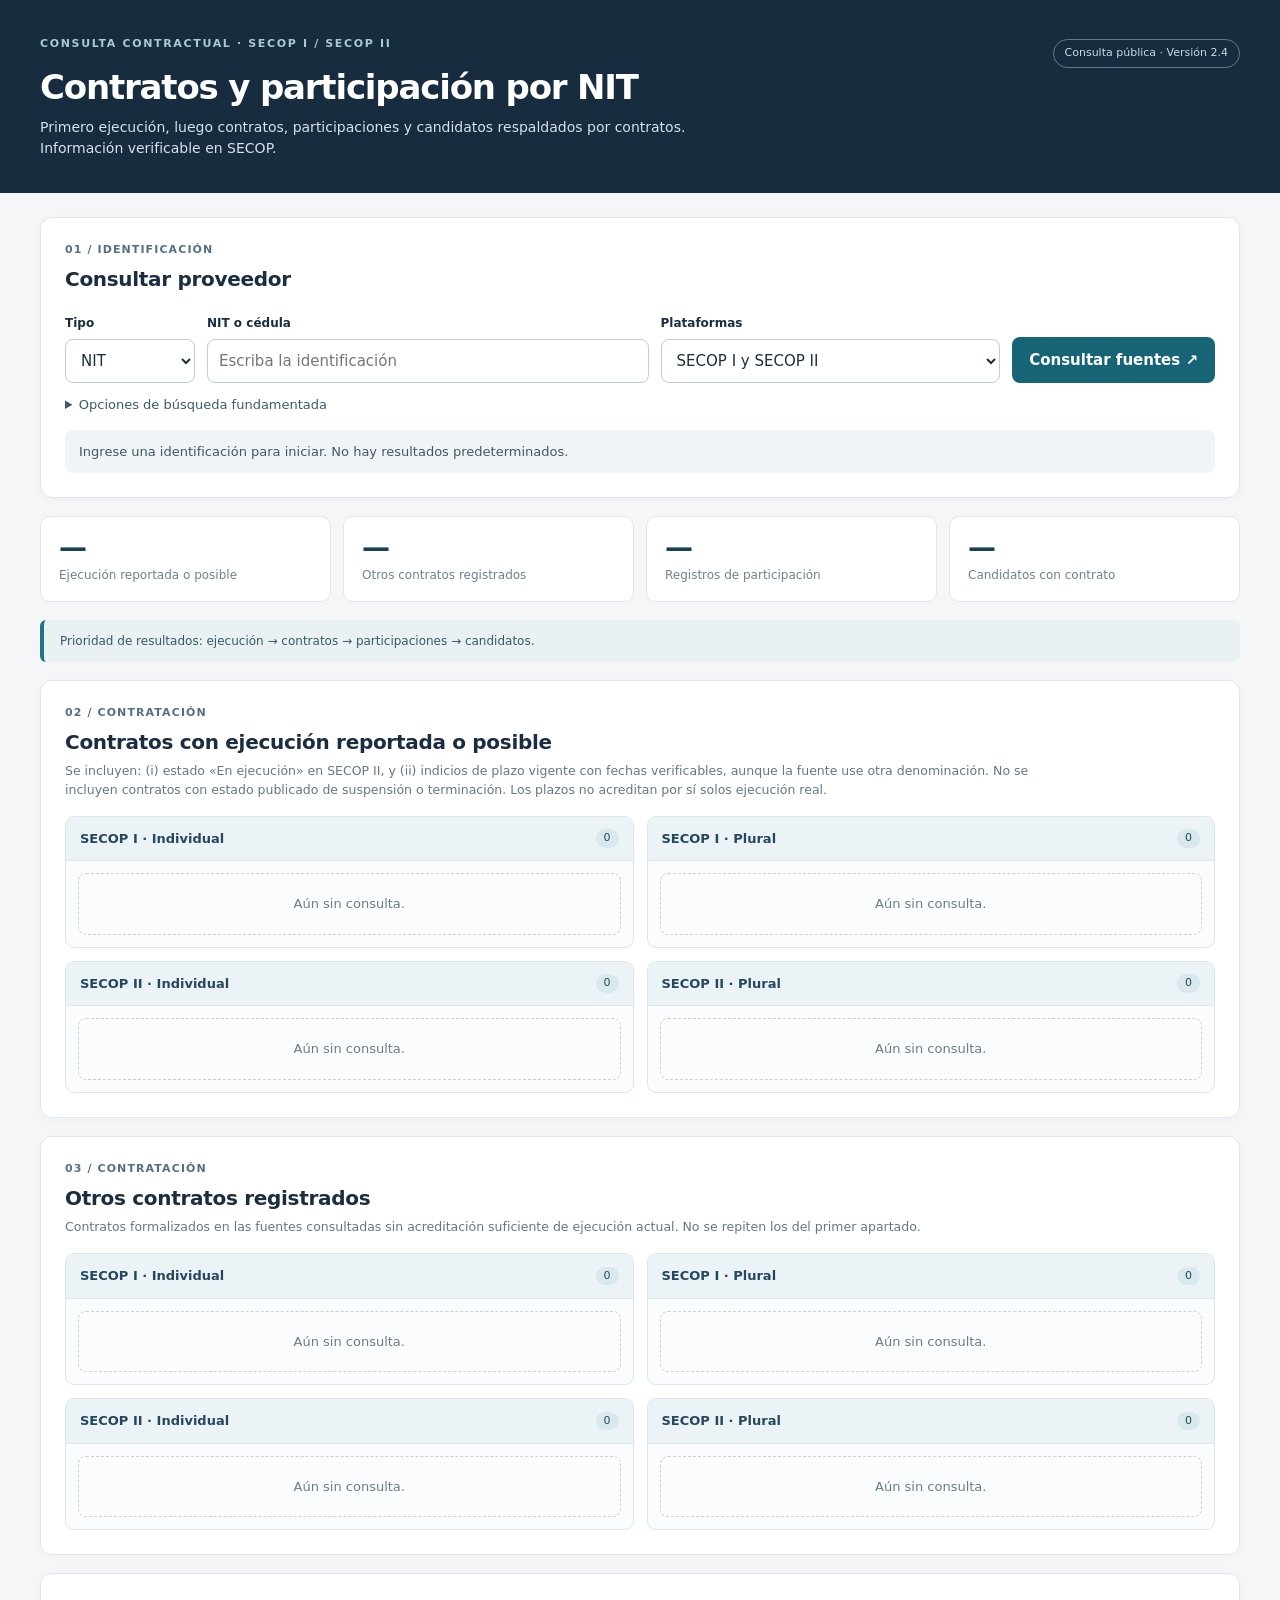
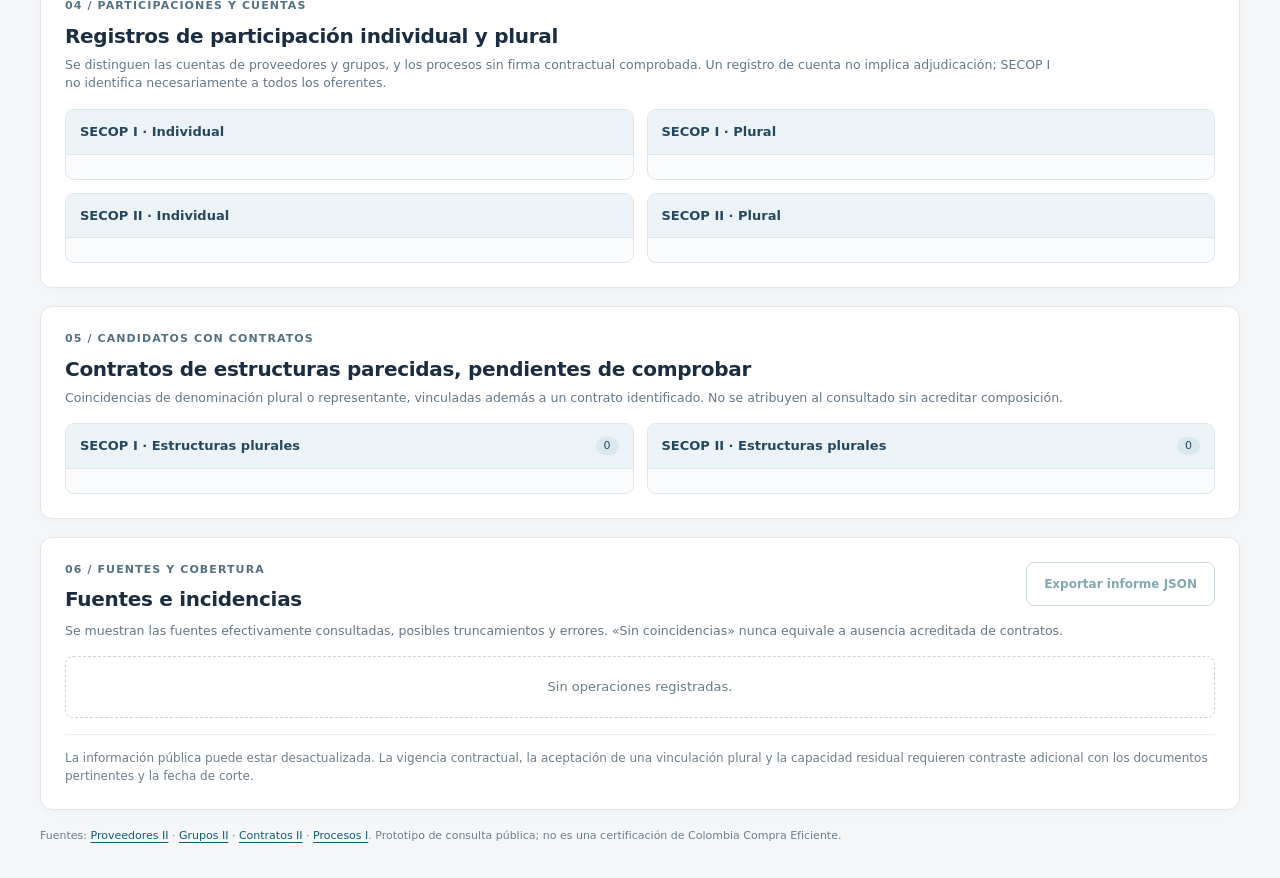
==== index.html @ 9e3e8101 "SECOP 2.4: actualizar versión y evitar caché de JS y CSS" ====
<!doctype html>
<html lang="es"><head><meta charset="utf-8"><meta name="viewport" content="width=device-width,initial-scale=1"><meta name="referrer" content="no-referrer"><title>SECOP · Consulta contractual por identificación · v2.4</title><link rel="stylesheet" href="styles.css?v=2.4"></head><body>
<header class="mast"><div class="wrap mast-inner"><div class="kicker">CONSULTA CONTRACTUAL · SECOP I / SECOP II</div><h1>Verificación por proveedor</h1><p>Contratación individual, participación en proponentes plurales y coincidencias relevantes con evidencia de origen.</p><div class="mast-tag">Consulta pública · Versión web 2.4</div></div></header>
<main class="wrap">
<section class="panel query" id="consulta"><div class="section-label">01 / Identificación</div><h2>Consultar proveedor</h2><form id="searchForm"><div class="form-grid"><div><label for="kind">Tipo</label><select id="kind"><option>NIT</option><option>CC</option></select></div><div><label for="identifier">NIT o cédula</label><input id="identifier" type="text" inputmode="numeric" autocomplete="off" placeholder="Escriba la identificación" required></div><div><label for="platform">Plataformas</label><select id="platform"><option value="both">SECOP I y SECOP II</option><option value="ii">Solo SECOP II</option><option value="i">Solo SECOP I</option></select></div><div class="submit"><button type="submit" id="searchButton">Consultar fuentes <span aria-hidden="true">↗</span></button></div></div></form>
<div class="more"><details><summary>Opciones de búsqueda fundamentada</summary><div class="options"><label class="check"><input type="checkbox" id="historical" checked> Incluir registros históricos SECOP I</label><label class="check"><input type="checkbox" id="similar" checked> Revisar nombres similares de grupos y representantes</label><div class="rep"><label for="representativeId">C.C. de un representante (opcional)</label><input id="representativeId" placeholder="Solo para localizar grupos donde figura como representante" inputmode="numeric"><p class="micro">Una coincidencia de representante no acredita pertenencia del proveedor al consorcio.</p></div>
<div class="index-option" id="indexOption" hidden><label class="check"><input type="checkbox" id="useIndex" checked> Incluir el índice documental SECOP I del servidor</label><label for="apiKey">Clave del buscador privado</label><input id="apiKey" type="password" autocomplete="off" placeholder="No ingrese la contraseña de SECOP"><p class="micro">Solo disponible cuando la misma dirección web aloja el servidor del indexador.</p></div>
</div></details></div>
<div id="status" class="status" role="status" aria-live="polite">Ingrese una identificación para iniciar. No hay resultados predeterminados.</div>
</section>
<section class="metrics" aria-label="Resumen de la búsqueda"><div><strong id="countIndividual">—</strong><span>Contratos individuales</span></div><div><strong id="countGroups">—</strong><span>Grupos con pertenencia registrada</span></div><div><strong id="countPlural">—</strong><span>Contratos asociados a grupos</span></div><div><strong id="countCandidates">—</strong><span>Indicios separados</span></div></section>
<section class="panel" id="individual"><div class="section-label">02 / Contratación individual</div><div class="heading-row"><div><h2>Contratos registrados a nombre del proveedor</h2><p class="hint">Solo vínculos directos por identificación o código de cuenta. No se incluyen en esta sección coincidencias exclusivamente nominales.</p></div></div><div id="individualResults" class="results"><div class="empty">Todavía no se ha realizado ninguna consulta.</div></div></section>
<section class="panel" id="plural"><div class="section-label">03 / Contratación plural</div><h2>Consorcios y uniones temporales registrados</h2><p class="hint">Cada grupo contiene composición, porcentaje, estado del perfil publicado y accesos oficiales. Un grupo creado no supone adjudicación; un perfil activo no certifica aceptación del integrante ni vigencia contractual.</p><div id="groupsResults" class="results"><div class="empty">Sin datos consultados.</div></div></section>
<section class="panel" id="pluralContracts"><div class="section-label">04 / Contratos de estructuras plurales</div><h2>Contratos vinculados a grupos encontrados</h2><p class="hint">Los contratos SECOP II se enlazan por código interno del grupo. Los posibles vínculos con SECOP I se identifican por NIT de grupo y requieren corroborar la composición aplicable al contrato.</p><div id="pluralResults" class="results"><div class="empty">Sin datos consultados.</div></div></section>
<section class="panel" id="candidates"><div class="section-label">05 / Coincidencias sujetas a revisión</div><h2>Indicios con fundamento identificable</h2><p class="hint">Únicamente nombres de grupos similares, nombres de representantes similares o identificación de representante coincidente. No se muestran ofertas no adjudicadas ni coincidencias genéricas sin explicación.</p><div id="candidateResults" class="results"><div class="empty">Sin datos consultados.</div></div></section>
<section class="panel audit" id="trace"><div class="heading-row"><div><div class="section-label">06 / Control de cobertura</div><h2>Fuentes e incidencias</h2></div><button id="download" class="outline" type="button" disabled>Exportar informe JSON</button></div><p class="hint">Se muestran las fuentes efectivamente consultadas, posibles truncamientos y errores. «Sin coincidencias» nunca equivale a ausencia acreditada de contratos.</p><div id="auditResults" class="results"><div class="empty">Sin operaciones registradas.</div></div><p class="footnote">La información pública puede estar desactualizada. La vigencia contractual, la aceptación de una vinculación plural y la capacidad residual requieren contraste adicional con los documentos pertinentes y la fecha de corte.</p></section>
</main>
<footer class="wrap">Fuentes: <a href="https://www.datos.gov.co/resource/qmzu-gj57.json" target="_blank" rel="noopener noreferrer">Proveedores II</a> · <a href="https://www.datos.gov.co/resource/ceth-n4bn.json" target="_blank" rel="noopener noreferrer">Grupos II</a> · <a href="https://www.datos.gov.co/resource/jbjy-vk9h.json" target="_blank" rel="noopener noreferrer">Contratos II</a> · <a href="https://www.datos.gov.co/resource/f789-7hwg.json" target="_blank" rel="noopener noreferrer">Procesos I</a>. Prototipo de consulta pública; no es una certificación de Colombia Compra Eficiente.</footer>
<script src="app.js?v=2.4"></script></body></html>
---- styles.css ----
:root{font-family:Inter,system-ui,-apple-system,BlinkMacSystemFont,"Segoe UI",sans-serif;color:#1b2d40;background:#f4f6f8;font-size:15px;line-height:1.5}*{box-sizing:border-box}body{margin:0}a{color:#105d73;text-underline-offset:3px}a:hover{text-decoration-thickness:2px}.wrap{width:min(1200px,calc(100% - 40px));margin:auto}.mast{background:#172c3e;color:#fff}.mast-inner{padding:36px 0 34px;position:relative}.kicker{letter-spacing:.15em;color:#a7cad3;font-size:11px;font-weight:700}.mast h1{font-weight:650;letter-spacing:-.035em;font-size:34px;margin:9px 0 4px}.mast p{margin:0;color:#d4e3ec;font-size:14px;max-width:730px}.mast-tag{position:absolute;right:0;top:39px;font-size:11px;border:1px solid #657989;border-radius:30px;padding:5px 11px;color:#cadbe2}.panel{background:white;border:1px solid #e0e6eb;border-radius:12px;margin:18px 0;padding:24px;box-shadow:0 2px 8px #233e4a07}.section-label{color:#537184;font-weight:800;letter-spacing:.10em;font-size:11px;text-transform:uppercase}.panel h2{font-size:20px;font-weight:680;letter-spacing:-.015em;margin:6px 0 5px}.query{margin-top:24px}.form-grid{display:grid;grid-template-columns:130px 1.3fr 1fr auto;gap:12px;margin-top:20px;align-items:end}label{display:block;font-size:12px;font-weight:650;margin-bottom:7px}input,select,button{font:inherit}input,select{width:100%;border:1px solid #bfced5;border-radius:8px;padding:10px 11px;background:#fff;color:#1b3041;height:44px}button{border:0;border-radius:8px;background:#166476;color:white;font-weight:680;padding:12px 17px;cursor:pointer}button:disabled{opacity:.53;cursor:not-allowed}button.outline{border:1px solid #9bb6c2;color:#155c70;background:white;font-size:12px;white-space:nowrap}.more{margin-top:12px}.more summary{font-size:13px;color:#3c5a6b;cursor:pointer}.options{border-top:1px solid #e7edef;margin-top:12px;padding-top:14px;display:flex;flex-wrap:wrap;gap:14px 24px}.check{display:flex;gap:9px;align-items:center;font-size:13px;font-weight:450;margin:0}.check input{width:16px;height:16px}.rep{max-width:340px;flex:1;min-width:230px}.micro{font-size:11px;margin:4px 0;color:#72818a}.status{font-size:13px;background:#f0f4f6;color:#415766;border-radius:8px;margin-top:15px;padding:12px 14px}.status.processing{background:#e6f3f5;color:#13485b}.status.problem{background:#fff2df;color:#7d5318}.status.done{background:#eef6f1;color:#285743}.metrics{display:grid;grid-template-columns:repeat(4,1fr);gap:12px;margin:18px 0}.metrics>div{background:#fff;border:1px solid #e0e6eb;padding:15px 18px;border-radius:10px}.metrics strong{font-size:28px;display:block;line-height:1.12;color:#1a4055;font-variant-numeric:tabular-nums}.metrics span{font-size:12px;color:#71808e}.heading-row{display:flex;justify-content:space-between;align-items:start;gap:15px}.hint{color:#637786;font-size:12.5px;max-width:1000px;margin:3px 0 13px}.results{display:grid;gap:12px;margin-top:15px}.empty{border:1px dashed #c8d3d9;padding:20px;color:#697d87;font-size:13px;text-align:center;border-radius:8px}.record{border:1px solid #dee6eb;border-radius:9px;padding:17px 18px;background:white}.record h3{font-size:15px;letter-spacing:-.005em;margin:0 0 6px}.top{display:flex;justify-content:space-between;gap:16px;align-items:start}.tag{display:inline-block;background:#eff3f5;color:#355466;border-radius:4px;padding:3px 7px;font-size:11px;font-weight:650;margin:0 6px 5px 0}.tag.strong{background:#e7f2eb;color:#266343}.tag.warn{background:#fef1dd;color:#8b5e19}.tag.blue{background:#e8f2f6;color:#18617b}.muted{font-size:12px;color:#6a7e8d}.secondary{font-size:13px;color:#3e5c6d}.detail-grid{display:grid;grid-template-columns:repeat(3,minmax(0,1fr));gap:7px 18px;margin:13px 0}.detail-grid div{font-size:12px}.detail-grid span{display:block;color:#738591;font-size:11px;margin-bottom:2px}.detail-grid strong{font-weight:600;overflow-wrap:anywhere}.links{display:flex;flex-wrap:wrap;gap:8px;margin-top:11px}.links a{font-size:12px;font-weight:650;border:1px solid #aec4cc;border-radius:6px;padding:7px 10px;text-decoration:none;display:inline-flex;align-items:center;gap:5px}.links a:hover{background:#f0f8fb}.context{border-left:3px solid #9bc8ca;background:#f2f8fa;padding:10px 12px;font-size:12px;margin:11px 0;color:#385b6b}.context.warning{border-color:#c5a66f;background:#fef9f1;color:#70522c}.profile{padding:13px 15px;background:#f6f8fa;border-radius:8px;margin:11px 0}.profile .profile-head{font-weight:700;font-size:12px;margin-bottom:9px}.members{display:grid;grid-template-columns:repeat(2,minmax(0,1fr));gap:8px}.member{background:white;border:1px solid #e2e9ed;border-radius:7px;padding:9px 11px;font-size:12px;overflow-wrap:anywhere}.member strong{display:block}.member small{display:block;color:#627783}.audit-item{padding:10px 0;border-bottom:1px solid #e2e8ec;font-size:12px}.audit-item:last-child{border-bottom:0}.audit-status{display:inline-block;font-weight:700;min-width:80px}.audit-status.ok{color:#27714c}.audit-status.failed,.audit-status.partial{color:#946020}.footnote{border-top:1px solid #e8eef1;margin:16px 0 0;padding-top:14px;color:#6d7f8b;font-size:12px}.role{color:#365c6d;font-size:12px}.pill-small{display:inline-block;border-radius:4px;background:#f5e8d3;color:#785216;padding:4px 7px;font-size:11px;font-weight:650}footer{padding:0 0 34px;color:#6d7e89;font-size:11px}button:focus-visible,input:focus-visible,select:focus-visible,a:focus-visible{outline:3px solid #96c6d7;outline-offset:2px}@media(max-width:820px){.form-grid{grid-template-columns:1fr 1fr}.form-grid>div:nth-child(2){grid-column:span 1}.submit{grid-column:span 2}.submit button{width:100%}.detail-grid{grid-template-columns:1fr 1fr}.mast-tag{position:static;display:inline-block;margin-top:14px}.metrics{grid-template-columns:1fr 1fr}}@media(max-width:520px){.wrap{width:calc(100% - 24px)}.mast-inner{padding:27px 0}.mast h1{font-size:28px}.panel{padding:17px}.form-grid{grid-template-columns:1fr}.submit{grid-column:auto}.metrics{gap:8px}.metrics>div{padding:12px}.members,.detail-grid{grid-template-columns:1fr}.top{flex-direction:column}.heading-row{flex-direction:column}}@media print{body{background:#fff}.mast{background:white;color:#1c2b3b}.mast p,.kicker{color:#475b67}.panel{border:0;box-shadow:none;padding:0}.query,.more,footer,button,.links{display:none!important}.record{break-inside:avoid}a{color:#1b4053}}

/* SECOP 2.3 layout and candidate presentation */
/* Presentación agrupada y legible; no se enlaza al JSON como acción primaria. */
.stage{margin:8px 0 16px;padding:12px 16px;background:#eaf1f3;border-left:4px solid #1d7483;color:#35596a;border-radius:6px;font-size:12px}
.bucket-grid{display:grid;grid-template-columns:repeat(2,minmax(0,1fr));gap:13px;margin-top:16px}
.bucket{border:1px solid #dce6eb;border-radius:9px;background:#fbfcfd;min-width:0;overflow:hidden}
.bucket>header{display:flex;align-items:center;justify-content:space-between;gap:10px;padding:12px 14px;background:#ecf3f6;border-bottom:1px solid #dce6eb;font-size:13px;color:#24485e}
.bucket-count{padding:1px 8px;border-radius:14px;background:#d9e8ed;color:#244c5b;font-size:11px;font-variant-numeric:tabular-nums}
.bucket .results{padding:12px;margin:0}
.bucket .record{padding:13px 14px}
.bucket .record h3{overflow-wrap:anywhere}
.bucket .top{flex-wrap:wrap}
.bucket .role{max-width:300px}
.composition{margin:13px 0;padding:12px;border:1px solid #d7e5e9;background:#f6fafb;border-radius:8px}
.composition summary{font-size:12px;font-weight:700;color:#175c73;cursor:pointer}
.composition .members{margin-top:11px}
.technical{margin-top:12px;border-top:1px solid #e3ebee;padding-top:8px;color:#73808a;font-size:12px}
.technical summary{cursor:pointer;font-size:11px;color:#647989}
.technical p{margin:8px 0}
@media(max-width:900px){.bucket-grid{grid-template-columns:1fr}}
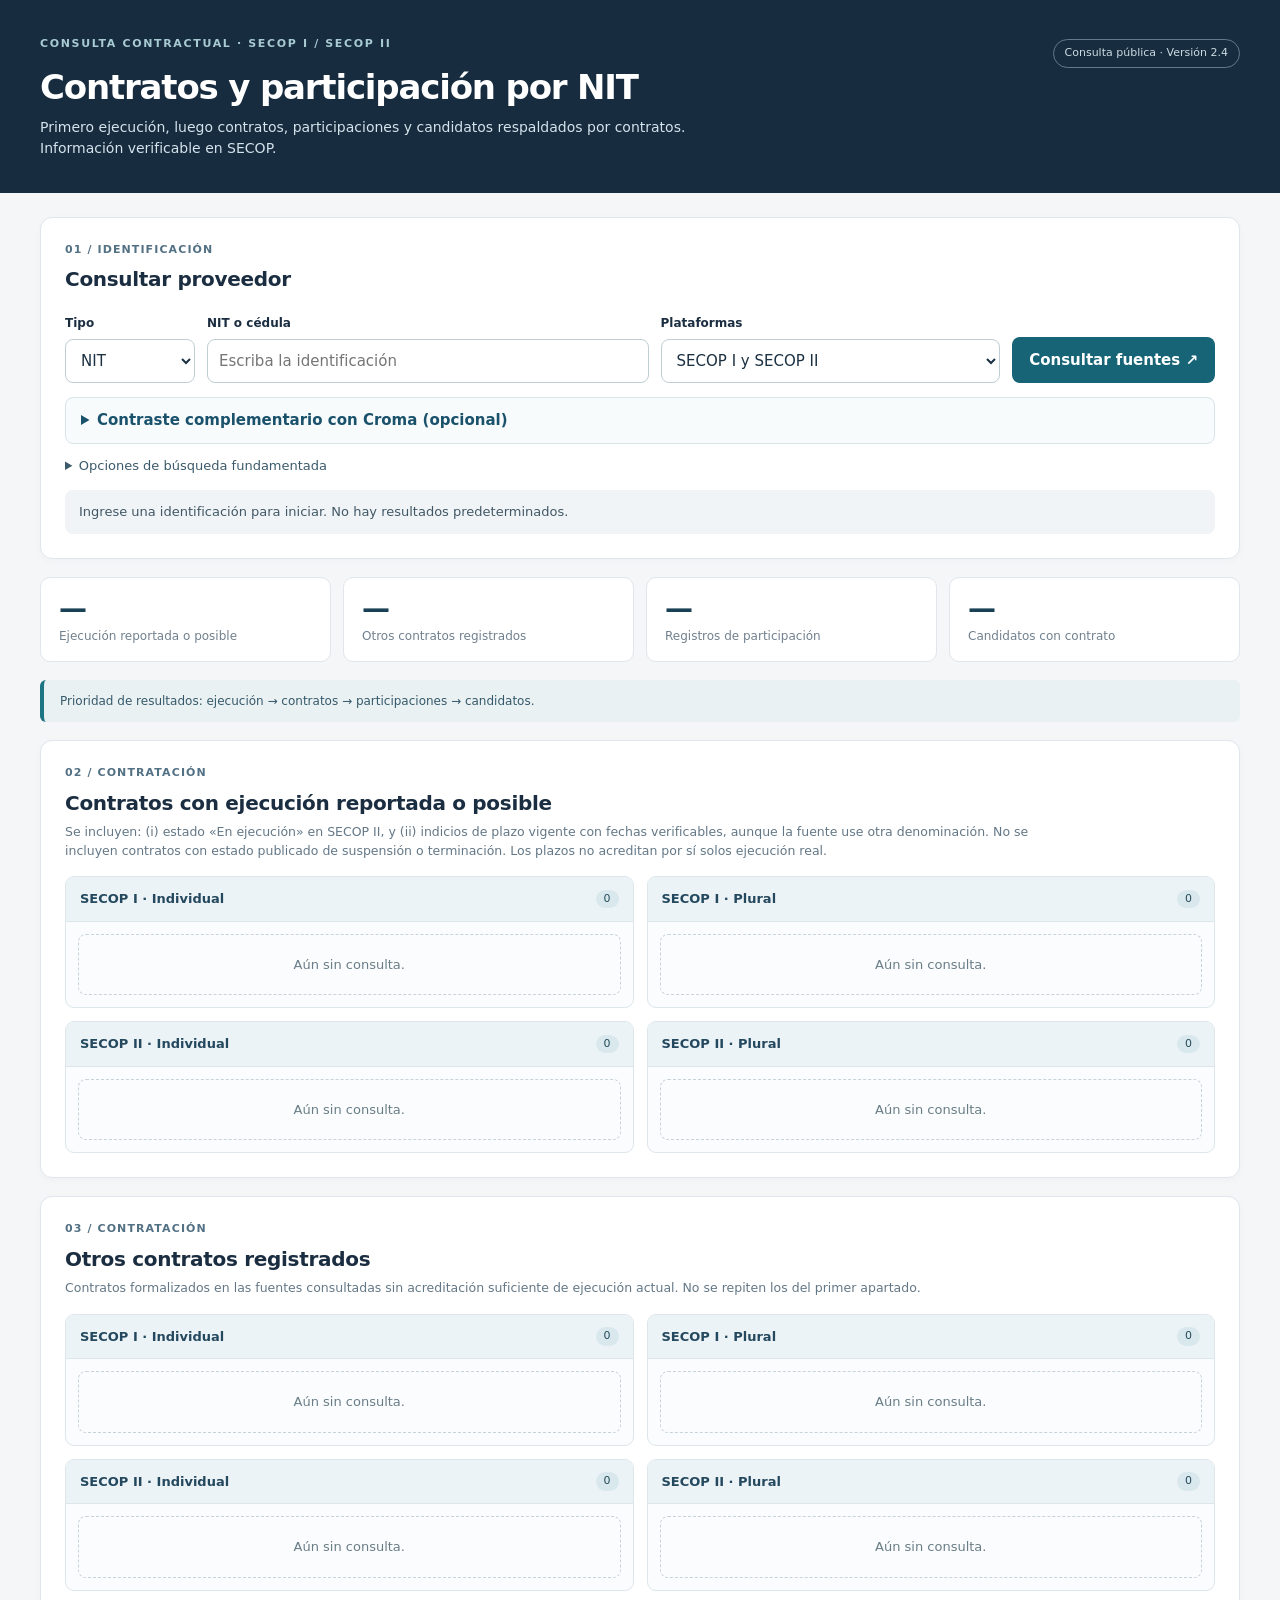
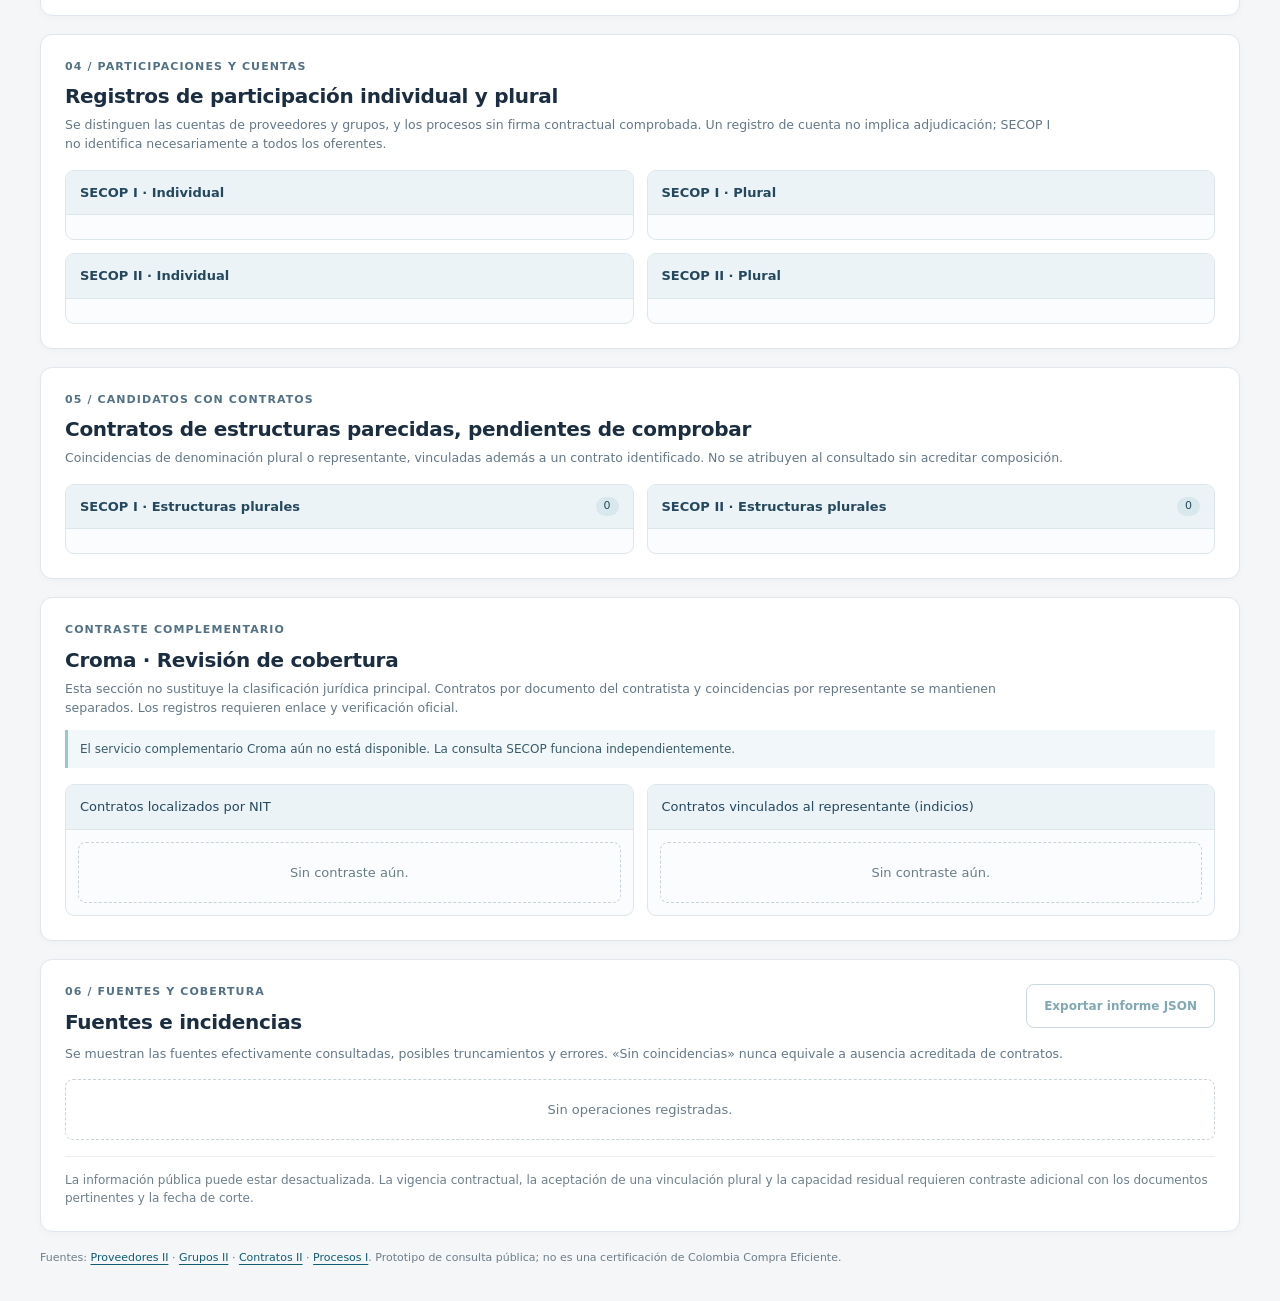
==== commit 5172375b: "SECOP 2.5 piloto: contraste Croma protegido, backend REST y 15 pruebas" ====
--- a/index.html
+++ b/index.html
@@ -1,5 +1,5 @@
 <!doctype html>
-<html lang="es"><head><meta charset="utf-8"><meta name="viewport" content="width=device-width,initial-scale=1"><meta name="referrer" content="no-referrer"><title>SECOP · Consulta contractual por identificación · v2.4</title><link rel="stylesheet" href="styles.css?v=2.4"></head><body>
+<html lang="es"><head><meta charset="utf-8"><meta name="viewport" content="width=device-width,initial-scale=1"><meta name="referrer" content="no-referrer"><title>SECOP · Consulta contractual por identificación · v2.4</title><link rel="stylesheet" href="styles.css?v=2.5"></head><body>
 <header class="mast"><div class="wrap mast-inner"><div class="kicker">CONSULTA CONTRACTUAL · SECOP I / SECOP II</div><h1>Verificación por proveedor</h1><p>Contratación individual, participación en proponentes plurales y coincidencias relevantes con evidencia de origen.</p><div class="mast-tag">Consulta pública · Versión web 2.4</div></div></header>
 <main class="wrap">
 <section class="panel query" id="consulta"><div class="section-label">01 / Identificación</div><h2>Consultar proveedor</h2><form id="searchForm"><div class="form-grid"><div><label for="kind">Tipo</label><select id="kind"><option>NIT</option><option>CC</option></select></div><div><label for="identifier">NIT o cédula</label><input id="identifier" type="text" inputmode="numeric" autocomplete="off" placeholder="Escriba la identificación" required></div><div><label for="platform">Plataformas</label><select id="platform"><option value="both">SECOP I y SECOP II</option><option value="ii">Solo SECOP II</option><option value="i">Solo SECOP I</option></select></div><div class="submit"><button type="submit" id="searchButton">Consultar fuentes <span aria-hidden="true">↗</span></button></div></div></form>
@@ -16,4 +16,4 @@
 <section class="panel audit" id="trace"><div class="heading-row"><div><div class="section-label">06 / Control de cobertura</div><h2>Fuentes e incidencias</h2></div><button id="download" class="outline" type="button" disabled>Exportar informe JSON</button></div><p class="hint">Se muestran las fuentes efectivamente consultadas, posibles truncamientos y errores. «Sin coincidencias» nunca equivale a ausencia acreditada de contratos.</p><div id="auditResults" class="results"><div class="empty">Sin operaciones registradas.</div></div><p class="footnote">La información pública puede estar desactualizada. La vigencia contractual, la aceptación de una vinculación plural y la capacidad residual requieren contraste adicional con los documentos pertinentes y la fecha de corte.</p></section>
 </main>
 <footer class="wrap">Fuentes: <a href="https://www.datos.gov.co/resource/qmzu-gj57.json" target="_blank" rel="noopener noreferrer">Proveedores II</a> · <a href="https://www.datos.gov.co/resource/ceth-n4bn.json" target="_blank" rel="noopener noreferrer">Grupos II</a> · <a href="https://www.datos.gov.co/resource/jbjy-vk9h.json" target="_blank" rel="noopener noreferrer">Contratos II</a> · <a href="https://www.datos.gov.co/resource/f789-7hwg.json" target="_blank" rel="noopener noreferrer">Procesos I</a>. Prototipo de consulta pública; no es una certificación de Colombia Compra Eficiente.</footer>
-<script src="app.js?v=2.4"></script></body></html>
+<script src="app.js?v=2.5"></script></body></html>
--- a/styles.css
+++ b/styles.css
@@ -1,6 +1,5 @@
 :root{font-family:Inter,system-ui,-apple-system,BlinkMacSystemFont,"Segoe UI",sans-serif;color:#1b2d40;background:#f4f6f8;font-size:15px;line-height:1.5}*{box-sizing:border-box}body{margin:0}a{color:#105d73;text-underline-offset:3px}a:hover{text-decoration-thickness:2px}.wrap{width:min(1200px,calc(100% - 40px));margin:auto}.mast{background:#172c3e;color:#fff}.mast-inner{padding:36px 0 34px;position:relative}.kicker{letter-spacing:.15em;color:#a7cad3;font-size:11px;font-weight:700}.mast h1{font-weight:650;letter-spacing:-.035em;font-size:34px;margin:9px 0 4px}.mast p{margin:0;color:#d4e3ec;font-size:14px;max-width:730px}.mast-tag{position:absolute;right:0;top:39px;font-size:11px;border:1px solid #657989;border-radius:30px;padding:5px 11px;color:#cadbe2}.panel{background:white;border:1px solid #e0e6eb;border-radius:12px;margin:18px 0;padding:24px;box-shadow:0 2px 8px #233e4a07}.section-label{color:#537184;font-weight:800;letter-spacing:.10em;font-size:11px;text-transform:uppercase}.panel h2{font-size:20px;font-weight:680;letter-spacing:-.015em;margin:6px 0 5px}.query{margin-top:24px}.form-grid{display:grid;grid-template-columns:130px 1.3fr 1fr auto;gap:12px;margin-top:20px;align-items:end}label{display:block;font-size:12px;font-weight:650;margin-bottom:7px}input,select,button{font:inherit}input,select{width:100%;border:1px solid #bfced5;border-radius:8px;padding:10px 11px;background:#fff;color:#1b3041;height:44px}button{border:0;border-radius:8px;background:#166476;color:white;font-weight:680;padding:12px 17px;cursor:pointer}button:disabled{opacity:.53;cursor:not-allowed}button.outline{border:1px solid #9bb6c2;color:#155c70;background:white;font-size:12px;white-space:nowrap}.more{margin-top:12px}.more summary{font-size:13px;color:#3c5a6b;cursor:pointer}.options{border-top:1px solid #e7edef;margin-top:12px;padding-top:14px;display:flex;flex-wrap:wrap;gap:14px 24px}.check{display:flex;gap:9px;align-items:center;font-size:13px;font-weight:450;margin:0}.check input{width:16px;height:16px}.rep{max-width:340px;flex:1;min-width:230px}.micro{font-size:11px;margin:4px 0;color:#72818a}.status{font-size:13px;background:#f0f4f6;color:#415766;border-radius:8px;margin-top:15px;padding:12px 14px}.status.processing{background:#e6f3f5;color:#13485b}.status.problem{background:#fff2df;color:#7d5318}.status.done{background:#eef6f1;color:#285743}.metrics{display:grid;grid-template-columns:repeat(4,1fr);gap:12px;margin:18px 0}.metrics>div{background:#fff;border:1px solid #e0e6eb;padding:15px 18px;border-radius:10px}.metrics strong{font-size:28px;display:block;line-height:1.12;color:#1a4055;font-variant-numeric:tabular-nums}.metrics span{font-size:12px;color:#71808e}.heading-row{display:flex;justify-content:space-between;align-items:start;gap:15px}.hint{color:#637786;font-size:12.5px;max-width:1000px;margin:3px 0 13px}.results{display:grid;gap:12px;margin-top:15px}.empty{border:1px dashed #c8d3d9;padding:20px;color:#697d87;font-size:13px;text-align:center;border-radius:8px}.record{border:1px solid #dee6eb;border-radius:9px;padding:17px 18px;background:white}.record h3{font-size:15px;letter-spacing:-.005em;margin:0 0 6px}.top{display:flex;justify-content:space-between;gap:16px;align-items:start}.tag{display:inline-block;background:#eff3f5;color:#355466;border-radius:4px;padding:3px 7px;font-size:11px;font-weight:650;margin:0 6px 5px 0}.tag.strong{background:#e7f2eb;color:#266343}.tag.warn{background:#fef1dd;color:#8b5e19}.tag.blue{background:#e8f2f6;color:#18617b}.muted{font-size:12px;color:#6a7e8d}.secondary{font-size:13px;color:#3e5c6d}.detail-grid{display:grid;grid-template-columns:repeat(3,minmax(0,1fr));gap:7px 18px;margin:13px 0}.detail-grid div{font-size:12px}.detail-grid span{display:block;color:#738591;font-size:11px;margin-bottom:2px}.detail-grid strong{font-weight:600;overflow-wrap:anywhere}.links{display:flex;flex-wrap:wrap;gap:8px;margin-top:11px}.links a{font-size:12px;font-weight:650;border:1px solid #aec4cc;border-radius:6px;padding:7px 10px;text-decoration:none;display:inline-flex;align-items:center;gap:5px}.links a:hover{background:#f0f8fb}.context{border-left:3px solid #9bc8ca;background:#f2f8fa;padding:10px 12px;font-size:12px;margin:11px 0;color:#385b6b}.context.warning{border-color:#c5a66f;background:#fef9f1;color:#70522c}.profile{padding:13px 15px;background:#f6f8fa;border-radius:8px;margin:11px 0}.profile .profile-head{font-weight:700;font-size:12px;margin-bottom:9px}.members{display:grid;grid-template-columns:repeat(2,minmax(0,1fr));gap:8px}.member{background:white;border:1px solid #e2e9ed;border-radius:7px;padding:9px 11px;font-size:12px;overflow-wrap:anywhere}.member strong{display:block}.member small{display:block;color:#627783}.audit-item{padding:10px 0;border-bottom:1px solid #e2e8ec;font-size:12px}.audit-item:last-child{border-bottom:0}.audit-status{display:inline-block;font-weight:700;min-width:80px}.audit-status.ok{color:#27714c}.audit-status.failed,.audit-status.partial{color:#946020}.footnote{border-top:1px solid #e8eef1;margin:16px 0 0;padding-top:14px;color:#6d7f8b;font-size:12px}.role{color:#365c6d;font-size:12px}.pill-small{display:inline-block;border-radius:4px;background:#f5e8d3;color:#785216;padding:4px 7px;font-size:11px;font-weight:650}footer{padding:0 0 34px;color:#6d7e89;font-size:11px}button:focus-visible,input:focus-visible,select:focus-visible,a:focus-visible{outline:3px solid #96c6d7;outline-offset:2px}@media(max-width:820px){.form-grid{grid-template-columns:1fr 1fr}.form-grid>div:nth-child(2){grid-column:span 1}.submit{grid-column:span 2}.submit button{width:100%}.detail-grid{grid-template-columns:1fr 1fr}.mast-tag{position:static;display:inline-block;margin-top:14px}.metrics{grid-template-columns:1fr 1fr}}@media(max-width:520px){.wrap{width:calc(100% - 24px)}.mast-inner{padding:27px 0}.mast h1{font-size:28px}.panel{padding:17px}.form-grid{grid-template-columns:1fr}.submit{grid-column:auto}.metrics{gap:8px}.metrics>div{padding:12px}.members,.detail-grid{grid-template-columns:1fr}.top{flex-direction:column}.heading-row{flex-direction:column}}@media print{body{background:#fff}.mast{background:white;color:#1c2b3b}.mast p,.kicker{color:#475b67}.panel{border:0;box-shadow:none;padding:0}.query,.more,footer,button,.links{display:none!important}.record{break-inside:avoid}a{color:#1b4053}}
 
-/* SECOP 2.3 layout and candidate presentation */
 /* Presentación agrupada y legible; no se enlaza al JSON como acción primaria. */
 .stage{margin:8px 0 16px;padding:12px 16px;background:#eaf1f3;border-left:4px solid #1d7483;color:#35596a;border-radius:6px;font-size:12px}
 .bucket-grid{display:grid;grid-template-columns:repeat(2,minmax(0,1fr));gap:13px;margin-top:16px}
@@ -19,3 +18,14 @@
 .technical summary{cursor:pointer;font-size:11px;color:#647989}
 .technical p{margin:8px 0}
 @media(max-width:900px){.bucket-grid{grid-template-columns:1fr}}
+
+
+/* Complemento protegido Croma; conserva los resultados y estilo de SECOP 2.4. */
+.croma-settings{margin-top:14px;padding:11px 15px;border:1px solid #d7e4e8;border-radius:8px;background:#f8fbfc}
+.croma-settings summary{font-weight:600;cursor:pointer;color:#1a526c}
+.croma-settings #cromaAuthArea{margin-top:10px}
+.croma-settings label{display:block;margin:10px 0 5px}
+.croma-settings input[type=password]{width:min(100%,460px);min-height:38px;border:1px solid #b8cbd2;border-radius:6px;padding:8px}
+.croma-panel .detail-row{font-size:13px;color:#374d5d;margin-top:7px;overflow-wrap:anywhere}
+.croma-panel .record a{display:inline-block;margin-top:12px;font-weight:600}
+.croma-panel .bucket header{min-height:44px}
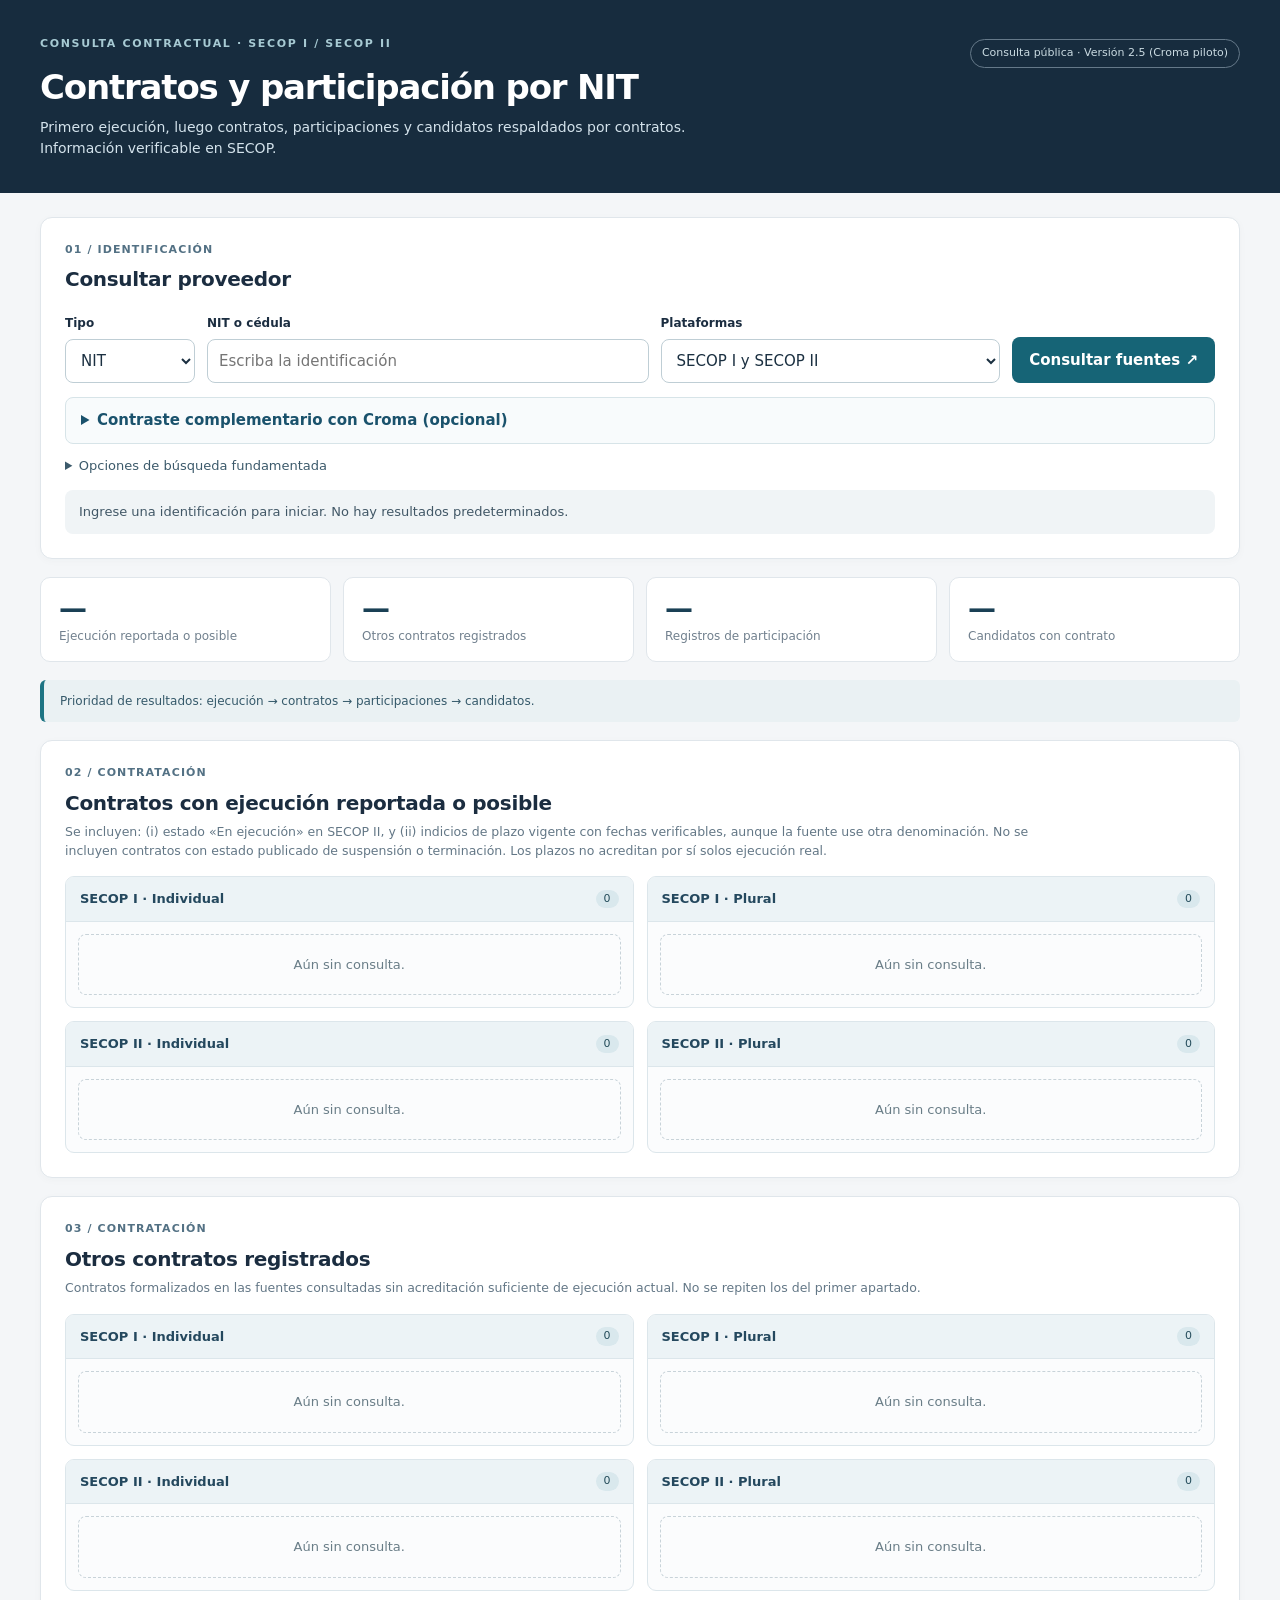
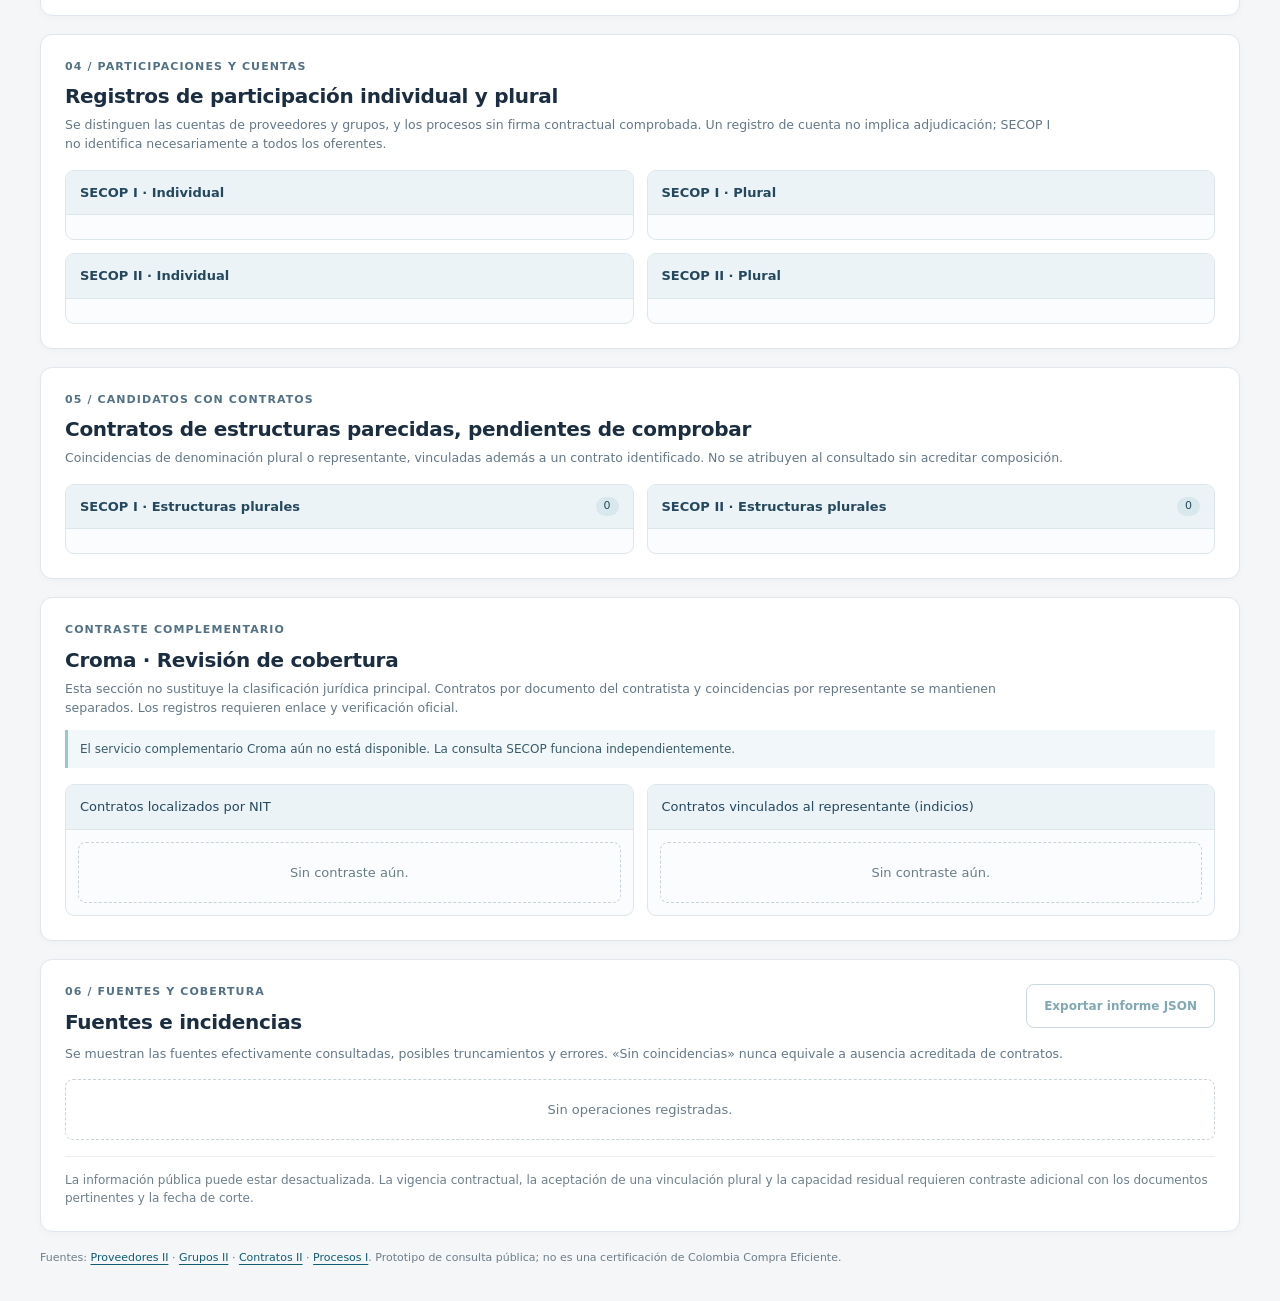
==== commit 44609e31: "Identify Croma pilot version 2.5 in public interface" ====
--- a/index.html
+++ b/index.html
@@ -1,5 +1,5 @@
 <!doctype html>
-<html lang="es"><head><meta charset="utf-8"><meta name="viewport" content="width=device-width,initial-scale=1"><meta name="referrer" content="no-referrer"><title>SECOP · Consulta contractual por identificación · v2.4</title><link rel="stylesheet" href="styles.css?v=2.5"></head><body>
+<html lang="es"><head><meta charset="utf-8"><meta name="viewport" content="width=device-width,initial-scale=1"><meta name="referrer" content="no-referrer"><title>SECOP · Consulta contractual por identificación · v2.5</title><link rel="stylesheet" href="styles.css?v=2.5"></head><body>
 <header class="mast"><div class="wrap mast-inner"><div class="kicker">CONSULTA CONTRACTUAL · SECOP I / SECOP II</div><h1>Verificación por proveedor</h1><p>Contratación individual, participación en proponentes plurales y coincidencias relevantes con evidencia de origen.</p><div class="mast-tag">Consulta pública · Versión web 2.4</div></div></header>
 <main class="wrap">
 <section class="panel query" id="consulta"><div class="section-label">01 / Identificación</div><h2>Consultar proveedor</h2><form id="searchForm"><div class="form-grid"><div><label for="kind">Tipo</label><select id="kind"><option>NIT</option><option>CC</option></select></div><div><label for="identifier">NIT o cédula</label><input id="identifier" type="text" inputmode="numeric" autocomplete="off" placeholder="Escriba la identificación" required></div><div><label for="platform">Plataformas</label><select id="platform"><option value="both">SECOP I y SECOP II</option><option value="ii">Solo SECOP II</option><option value="i">Solo SECOP I</option></select></div><div class="submit"><button type="submit" id="searchButton">Consultar fuentes <span aria-hidden="true">↗</span></button></div></div></form>
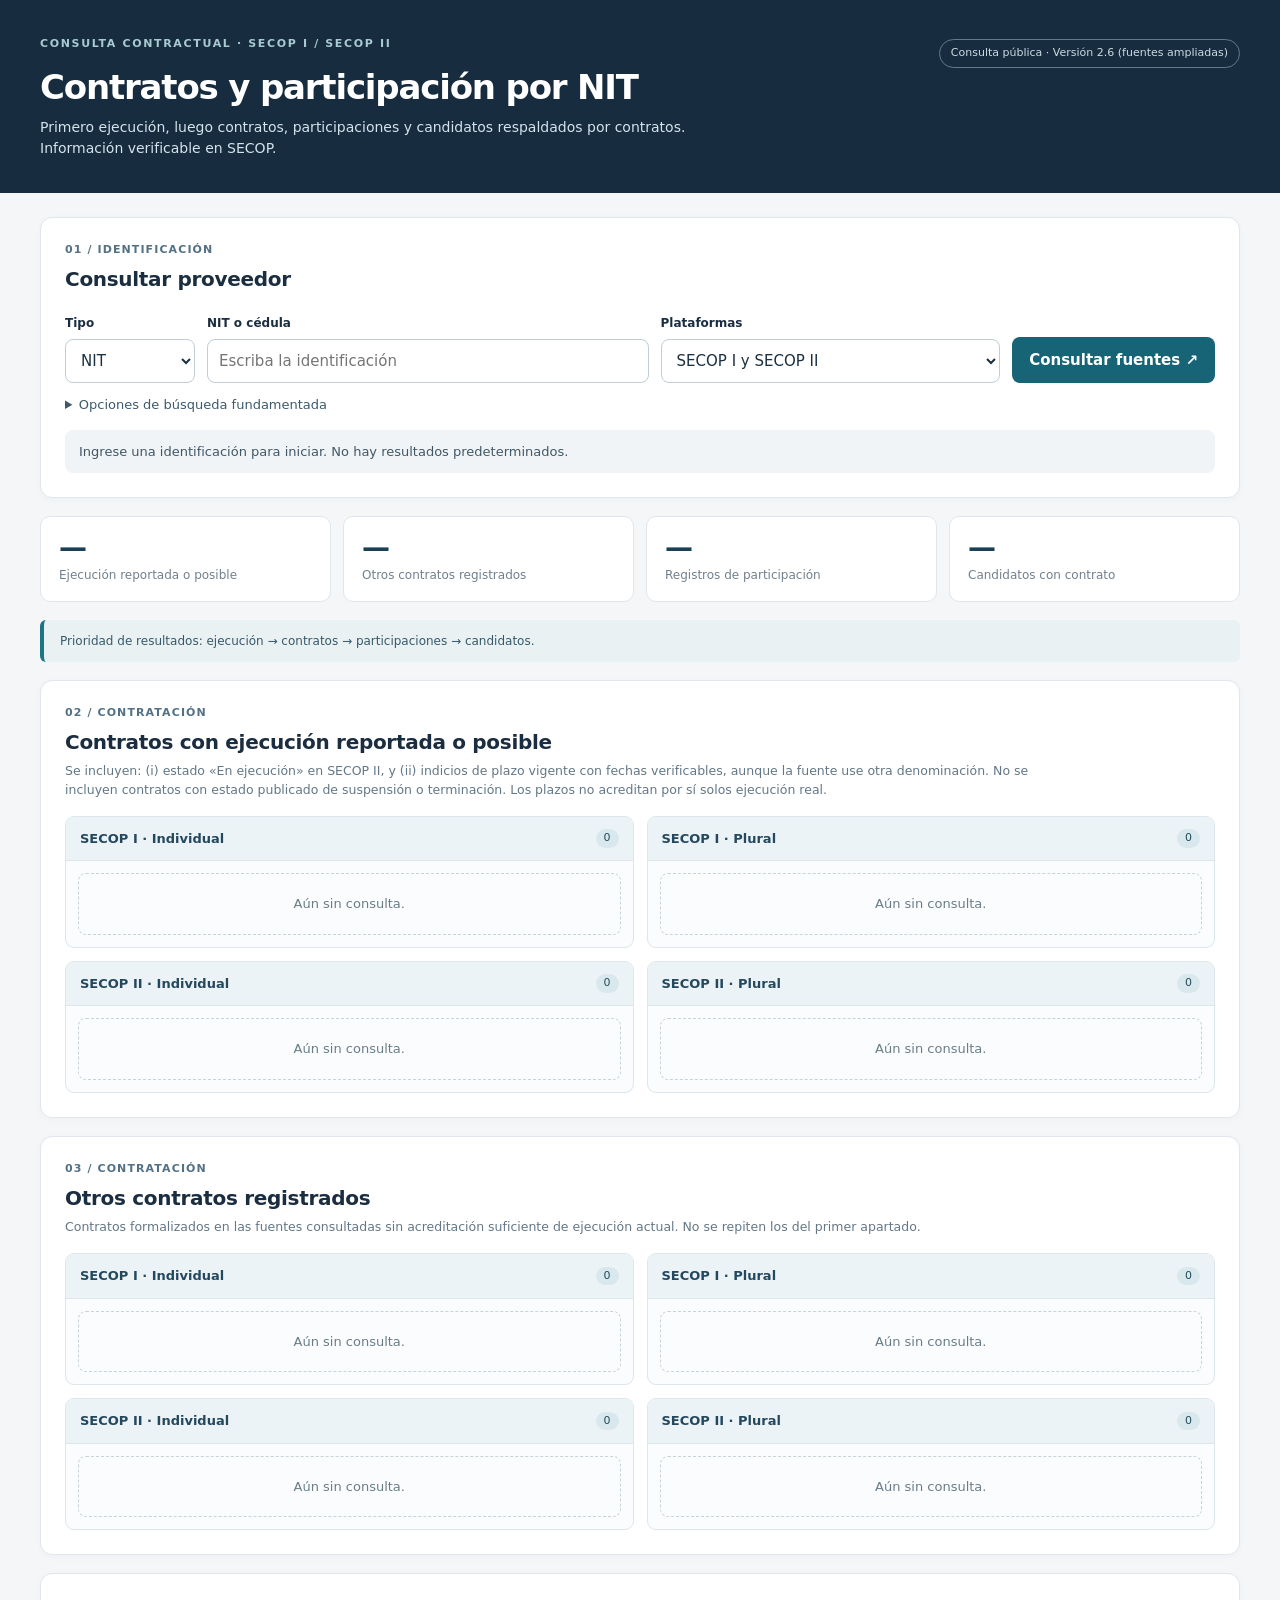
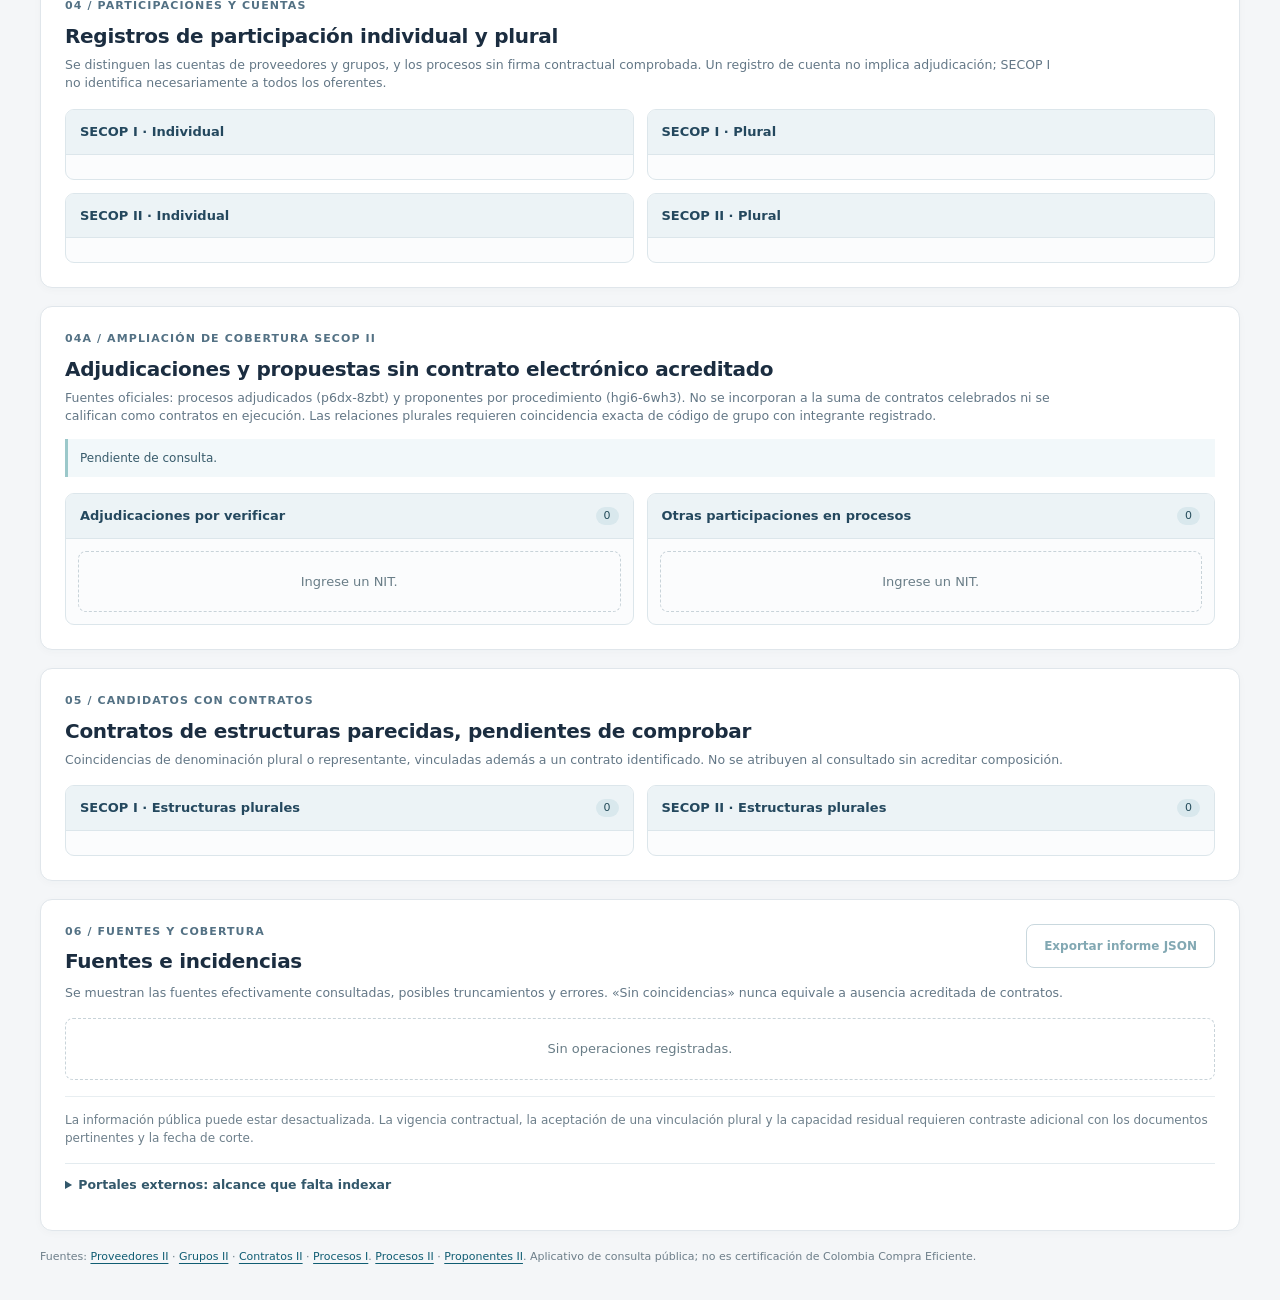
==== commit 4e8b0965: "SECOP 2.6: ampliar procesos y proponentes II; preparar indexador institucional independiente" ====
--- a/index.html
+++ b/index.html
@@ -1,6 +1,6 @@
 <!doctype html>
-<html lang="es"><head><meta charset="utf-8"><meta name="viewport" content="width=device-width,initial-scale=1"><meta name="referrer" content="no-referrer"><title>SECOP · Consulta contractual por identificación · v2.5</title><link rel="stylesheet" href="styles.css?v=2.5"></head><body>
-<header class="mast"><div class="wrap mast-inner"><div class="kicker">CONSULTA CONTRACTUAL · SECOP I / SECOP II</div><h1>Verificación por proveedor</h1><p>Contratación individual, participación en proponentes plurales y coincidencias relevantes con evidencia de origen.</p><div class="mast-tag">Consulta pública · Versión web 2.4</div></div></header>
+<html lang="es"><head><meta charset="utf-8"><meta name="viewport" content="width=device-width,initial-scale=1"><meta name="referrer" content="no-referrer"><title>SECOP · Consulta contractual por identificación · v2.6</title><link rel="stylesheet" href="styles.css?v=2.6.0"></head><body>
+<header class="mast"><div class="wrap mast-inner"><div class="kicker">CONSULTA CONTRACTUAL · SECOP I / SECOP II</div><h1>Verificación por proveedor</h1><p>Contratación individual, participación en proponentes plurales y coincidencias relevantes con evidencia de origen.</p><div class="mast-tag">Consulta pública · Versión web 2.6</div></div></header>
 <main class="wrap">
 <section class="panel query" id="consulta"><div class="section-label">01 / Identificación</div><h2>Consultar proveedor</h2><form id="searchForm"><div class="form-grid"><div><label for="kind">Tipo</label><select id="kind"><option>NIT</option><option>CC</option></select></div><div><label for="identifier">NIT o cédula</label><input id="identifier" type="text" inputmode="numeric" autocomplete="off" placeholder="Escriba la identificación" required></div><div><label for="platform">Plataformas</label><select id="platform"><option value="both">SECOP I y SECOP II</option><option value="ii">Solo SECOP II</option><option value="i">Solo SECOP I</option></select></div><div class="submit"><button type="submit" id="searchButton">Consultar fuentes <span aria-hidden="true">↗</span></button></div></div></form>
 <div class="more"><details><summary>Opciones de búsqueda fundamentada</summary><div class="options"><label class="check"><input type="checkbox" id="historical" checked> Incluir registros históricos SECOP I</label><label class="check"><input type="checkbox" id="similar" checked> Revisar nombres similares de grupos y representantes</label><div class="rep"><label for="representativeId">C.C. de un representante (opcional)</label><input id="representativeId" placeholder="Solo para localizar grupos donde figura como representante" inputmode="numeric"><p class="micro">Una coincidencia de representante no acredita pertenencia del proveedor al consorcio.</p></div>
@@ -15,5 +15,5 @@
 <section class="panel" id="candidates"><div class="section-label">05 / Coincidencias sujetas a revisión</div><h2>Indicios con fundamento identificable</h2><p class="hint">Únicamente nombres de grupos similares, nombres de representantes similares o identificación de representante coincidente. No se muestran ofertas no adjudicadas ni coincidencias genéricas sin explicación.</p><div id="candidateResults" class="results"><div class="empty">Sin datos consultados.</div></div></section>
 <section class="panel audit" id="trace"><div class="heading-row"><div><div class="section-label">06 / Control de cobertura</div><h2>Fuentes e incidencias</h2></div><button id="download" class="outline" type="button" disabled>Exportar informe JSON</button></div><p class="hint">Se muestran las fuentes efectivamente consultadas, posibles truncamientos y errores. «Sin coincidencias» nunca equivale a ausencia acreditada de contratos.</p><div id="auditResults" class="results"><div class="empty">Sin operaciones registradas.</div></div><p class="footnote">La información pública puede estar desactualizada. La vigencia contractual, la aceptación de una vinculación plural y la capacidad residual requieren contraste adicional con los documentos pertinentes y la fecha de corte.</p></section>
 </main>
-<footer class="wrap">Fuentes: <a href="https://www.datos.gov.co/resource/qmzu-gj57.json" target="_blank" rel="noopener noreferrer">Proveedores II</a> · <a href="https://www.datos.gov.co/resource/ceth-n4bn.json" target="_blank" rel="noopener noreferrer">Grupos II</a> · <a href="https://www.datos.gov.co/resource/jbjy-vk9h.json" target="_blank" rel="noopener noreferrer">Contratos II</a> · <a href="https://www.datos.gov.co/resource/f789-7hwg.json" target="_blank" rel="noopener noreferrer">Procesos I</a>. Prototipo de consulta pública; no es una certificación de Colombia Compra Eficiente.</footer>
-<script src="app.js?v=2.5"></script></body></html>
+<footer class="wrap">Fuentes: <a href="https://www.datos.gov.co/resource/qmzu-gj57.json" target="_blank" rel="noopener noreferrer">Proveedores II</a> · <a href="https://www.datos.gov.co/resource/ceth-n4bn.json" target="_blank" rel="noopener noreferrer">Grupos II</a> · <a href="https://www.datos.gov.co/resource/jbjy-vk9h.json" target="_blank" rel="noopener noreferrer">Contratos II</a> · <a href="https://www.datos.gov.co/resource/f789-7hwg.json" target="_blank" rel="noopener noreferrer">Procesos I</a>. <a href="https://www.datos.gov.co/d/p6dx-8zbt" target="_blank" rel="noopener">Procesos II</a> · <a href="https://www.datos.gov.co/d/hgi6-6wh3" target="_blank" rel="noopener">Proponentes II</a>. Aplicativo de consulta pública; no es certificación de Colombia Compra Eficiente.</footer>
+<script src="app.js?v=2.6.0"></script></body></html>
--- a/styles.css
+++ b/styles.css
@@ -21,11 +21,12 @@
 
 
 /* Complemento protegido Croma; conserva los resultados y estilo de SECOP 2.4. */
-.croma-settings{margin-top:14px;padding:11px 15px;border:1px solid #d7e4e8;border-radius:8px;background:#f8fbfc}
-.croma-settings summary{font-weight:600;cursor:pointer;color:#1a526c}
-.croma-settings #cromaAuthArea{margin-top:10px}
-.croma-settings label{display:block;margin:10px 0 5px}
-.croma-settings input[type=password]{width:min(100%,460px);min-height:38px;border:1px solid #b8cbd2;border-radius:6px;padding:8px}
-.croma-panel .detail-row{font-size:13px;color:#374d5d;margin-top:7px;overflow-wrap:anywhere}
-.croma-panel .record a{display:inline-block;margin-top:12px;font-weight:600}
-.croma-panel .bucket header{min-height:44px}
+
+/* Fuentes ampliadas v2.6 */
+#extended26Section .record{background:#fff}
+#extended26Section .micro{line-height:1.5;font-size:12px;margin:9px 0}
+#extended26Section .bucket{min-width:0}
+@media print{#extended26Section .record{break-inside:avoid}}
+
+.institutional-coverage{padding:12px 0;border-top:1px solid #e3ebef;margin-top:16px}
+.institutional-coverage summary{font-weight:650;font-size:12.5px;cursor:pointer;color:#33586b}
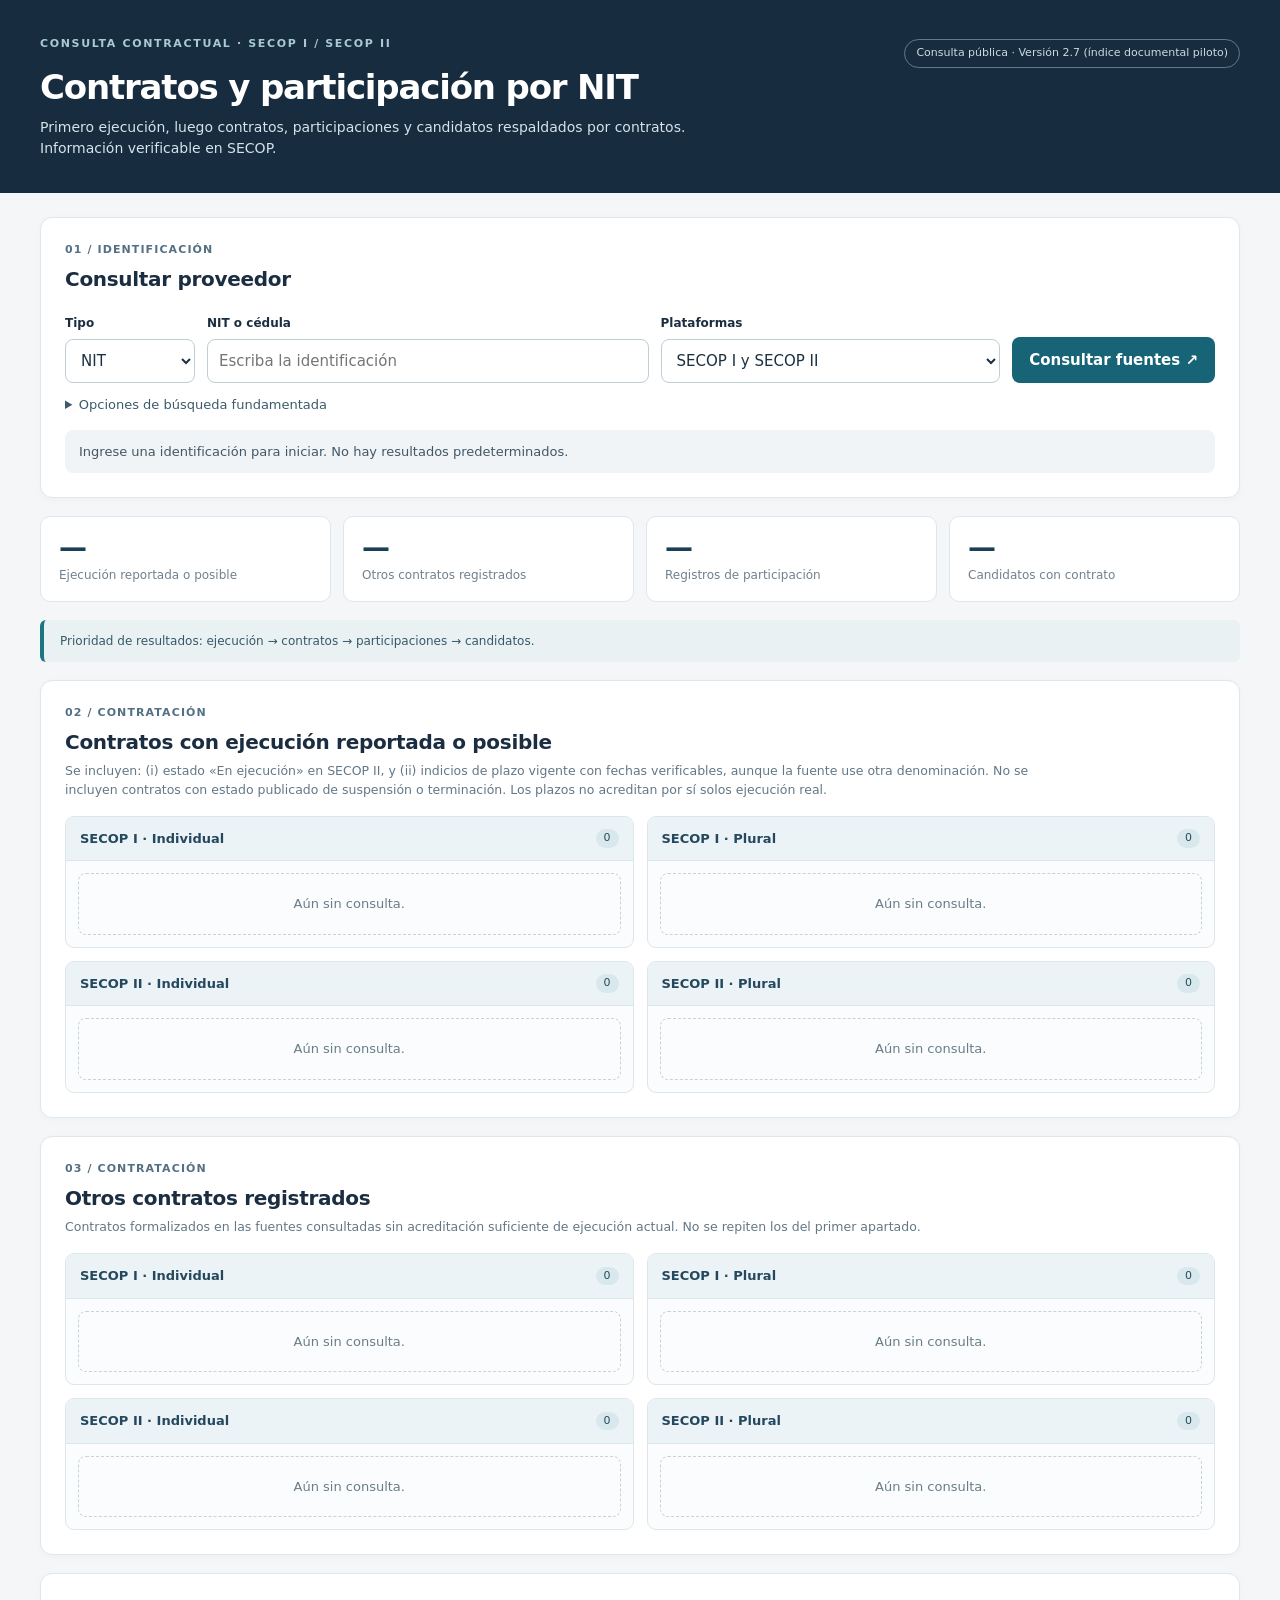
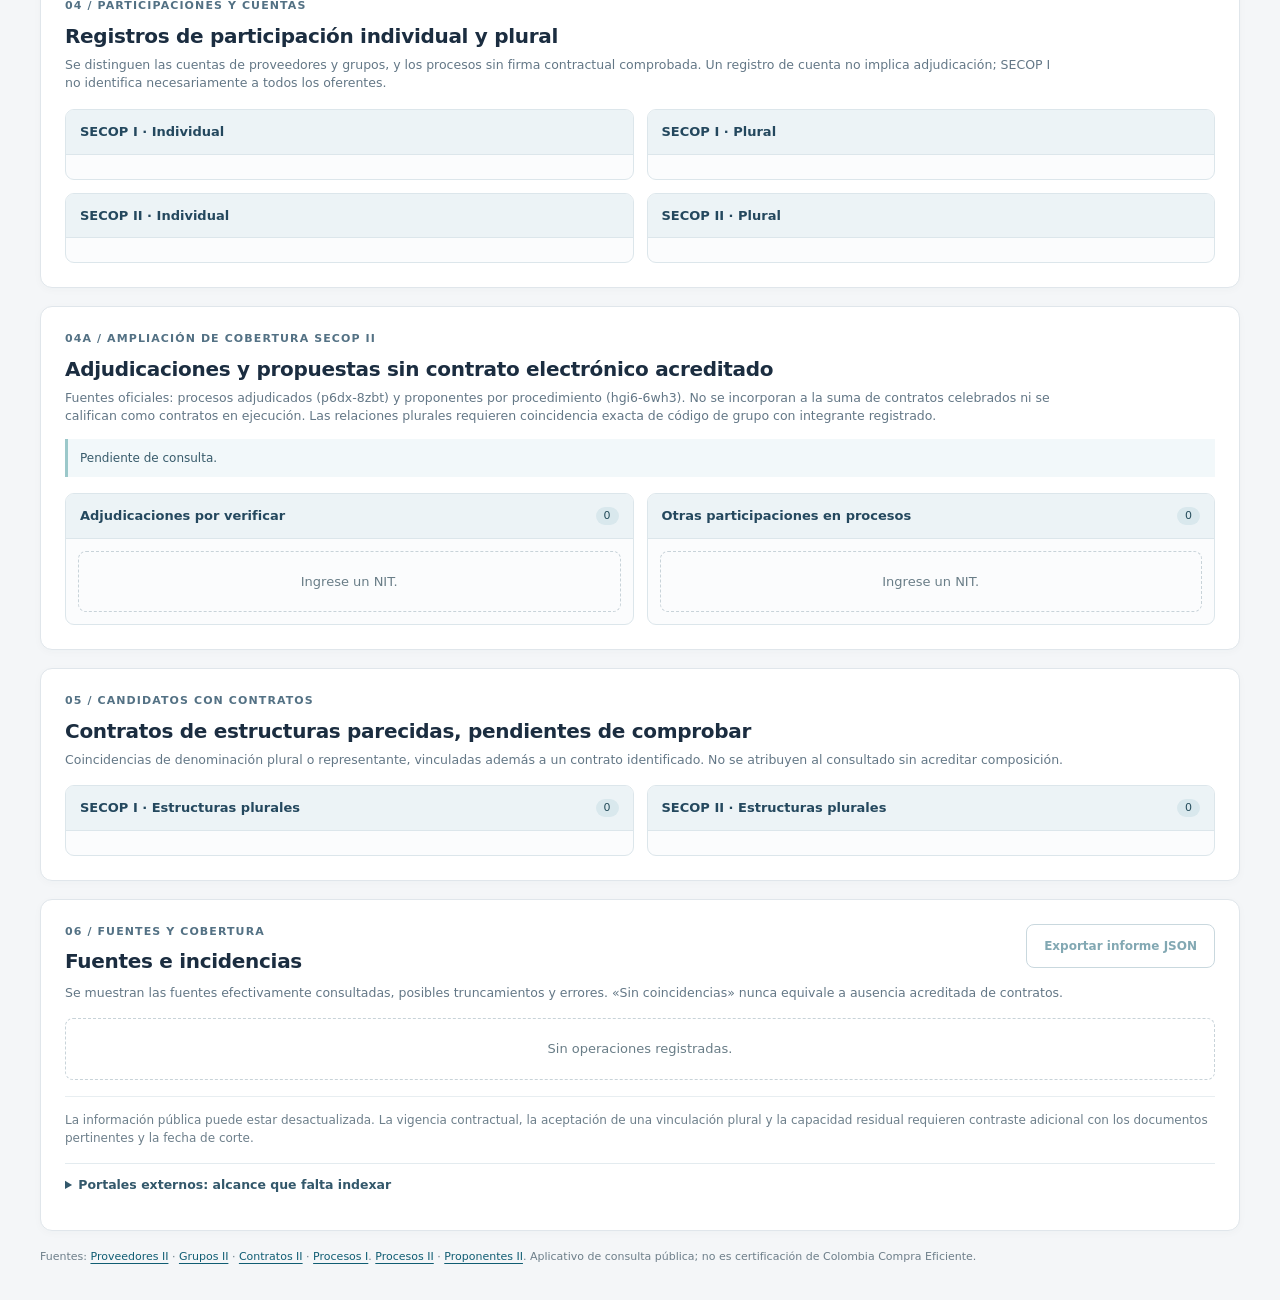
==== commit 8a37c737: "SECOP 2.7: indice documental ligero sin PDFs, caso verificado ASOSUPRO, API y pruebas" ====
--- a/index.html
+++ b/index.html
@@ -1,6 +1,6 @@
 <!doctype html>
-<html lang="es"><head><meta charset="utf-8"><meta name="viewport" content="width=device-width,initial-scale=1"><meta name="referrer" content="no-referrer"><title>SECOP · Consulta contractual por identificación · v2.6</title><link rel="stylesheet" href="styles.css?v=2.6.0"></head><body>
-<header class="mast"><div class="wrap mast-inner"><div class="kicker">CONSULTA CONTRACTUAL · SECOP I / SECOP II</div><h1>Verificación por proveedor</h1><p>Contratación individual, participación en proponentes plurales y coincidencias relevantes con evidencia de origen.</p><div class="mast-tag">Consulta pública · Versión web 2.6</div></div></header>
+<html lang="es"><head><meta charset="utf-8"><meta name="viewport" content="width=device-width,initial-scale=1"><meta name="referrer" content="no-referrer"><title>SECOP · Consulta contractual por identificación · v2.7</title><link rel="stylesheet" href="styles.css?v=2.7.0"></head><body>
+<header class="mast"><div class="wrap mast-inner"><div class="kicker">CONSULTA CONTRACTUAL · SECOP I / SECOP II</div><h1>Verificación por proveedor</h1><p>Contratación individual, participación en proponentes plurales y coincidencias relevantes con evidencia de origen.</p><div class="mast-tag">Consulta pública · Versión web 2.7</div></div></header>
 <main class="wrap">
 <section class="panel query" id="consulta"><div class="section-label">01 / Identificación</div><h2>Consultar proveedor</h2><form id="searchForm"><div class="form-grid"><div><label for="kind">Tipo</label><select id="kind"><option>NIT</option><option>CC</option></select></div><div><label for="identifier">NIT o cédula</label><input id="identifier" type="text" inputmode="numeric" autocomplete="off" placeholder="Escriba la identificación" required></div><div><label for="platform">Plataformas</label><select id="platform"><option value="both">SECOP I y SECOP II</option><option value="ii">Solo SECOP II</option><option value="i">Solo SECOP I</option></select></div><div class="submit"><button type="submit" id="searchButton">Consultar fuentes <span aria-hidden="true">↗</span></button></div></div></form>
 <div class="more"><details><summary>Opciones de búsqueda fundamentada</summary><div class="options"><label class="check"><input type="checkbox" id="historical" checked> Incluir registros históricos SECOP I</label><label class="check"><input type="checkbox" id="similar" checked> Revisar nombres similares de grupos y representantes</label><div class="rep"><label for="representativeId">C.C. de un representante (opcional)</label><input id="representativeId" placeholder="Solo para localizar grupos donde figura como representante" inputmode="numeric"><p class="micro">Una coincidencia de representante no acredita pertenencia del proveedor al consorcio.</p></div>
@@ -16,4 +16,4 @@
 <section class="panel audit" id="trace"><div class="heading-row"><div><div class="section-label">06 / Control de cobertura</div><h2>Fuentes e incidencias</h2></div><button id="download" class="outline" type="button" disabled>Exportar informe JSON</button></div><p class="hint">Se muestran las fuentes efectivamente consultadas, posibles truncamientos y errores. «Sin coincidencias» nunca equivale a ausencia acreditada de contratos.</p><div id="auditResults" class="results"><div class="empty">Sin operaciones registradas.</div></div><p class="footnote">La información pública puede estar desactualizada. La vigencia contractual, la aceptación de una vinculación plural y la capacidad residual requieren contraste adicional con los documentos pertinentes y la fecha de corte.</p></section>
 </main>
 <footer class="wrap">Fuentes: <a href="https://www.datos.gov.co/resource/qmzu-gj57.json" target="_blank" rel="noopener noreferrer">Proveedores II</a> · <a href="https://www.datos.gov.co/resource/ceth-n4bn.json" target="_blank" rel="noopener noreferrer">Grupos II</a> · <a href="https://www.datos.gov.co/resource/jbjy-vk9h.json" target="_blank" rel="noopener noreferrer">Contratos II</a> · <a href="https://www.datos.gov.co/resource/f789-7hwg.json" target="_blank" rel="noopener noreferrer">Procesos I</a>. <a href="https://www.datos.gov.co/d/p6dx-8zbt" target="_blank" rel="noopener">Procesos II</a> · <a href="https://www.datos.gov.co/d/hgi6-6wh3" target="_blank" rel="noopener">Proponentes II</a>. Aplicativo de consulta pública; no es certificación de Colombia Compra Eficiente.</footer>
-<script src="app.js?v=2.6.0"></script></body></html>
+<script src="app.js?v=2.7.0"></script></body></html>
--- a/styles.css
+++ b/styles.css
@@ -30,3 +30,20 @@
 
 .institutional-coverage{padding:12px 0;border-top:1px solid #e3ebef;margin-top:16px}
 .institutional-coverage summary{font-weight:650;font-size:12.5px;cursor:pointer;color:#33586b}
+
+/* SECOP 2.7 - documentary index, quiet and lightweight */
+.documentary-index{border-left:3px solid #4b7187}
+.documentary-index[hidden]{display:none!important}
+.index-line{display:flex;justify-content:space-between;align-items:center;gap:12px;flex-wrap:wrap}
+.index-line h2{margin-bottom:3px}
+.index-note{font-size:.79rem;color:var(--ink-light,#61717d);white-space:nowrap}
+.index27-records{display:grid;gap:12px;margin-top:12px}
+.index27-card{border:1px solid #dce5e8;border-radius:10px;padding:15px;background:#fff}
+.index27-top{display:flex;gap:6px;flex-wrap:wrap;margin-bottom:7px}
+.index27-card h3{margin:6px 0;font-size:1.04rem}
+.index27-id,.index27-detail{font-size:.9rem;color:#52606d;margin:4px 0}
+.index27-links{display:flex;gap:15px;flex-wrap:wrap;margin-top:11px;font-size:.87rem}
+.index27-source{text-decoration:underline;text-underline-offset:2px}
+.index27-indicators{border-top:1px solid #e3e9ed;padding-top:9px;font-size:.87rem}
+.index27-indicators summary{cursor:pointer}
+.index27-hint{padding:6px 0}
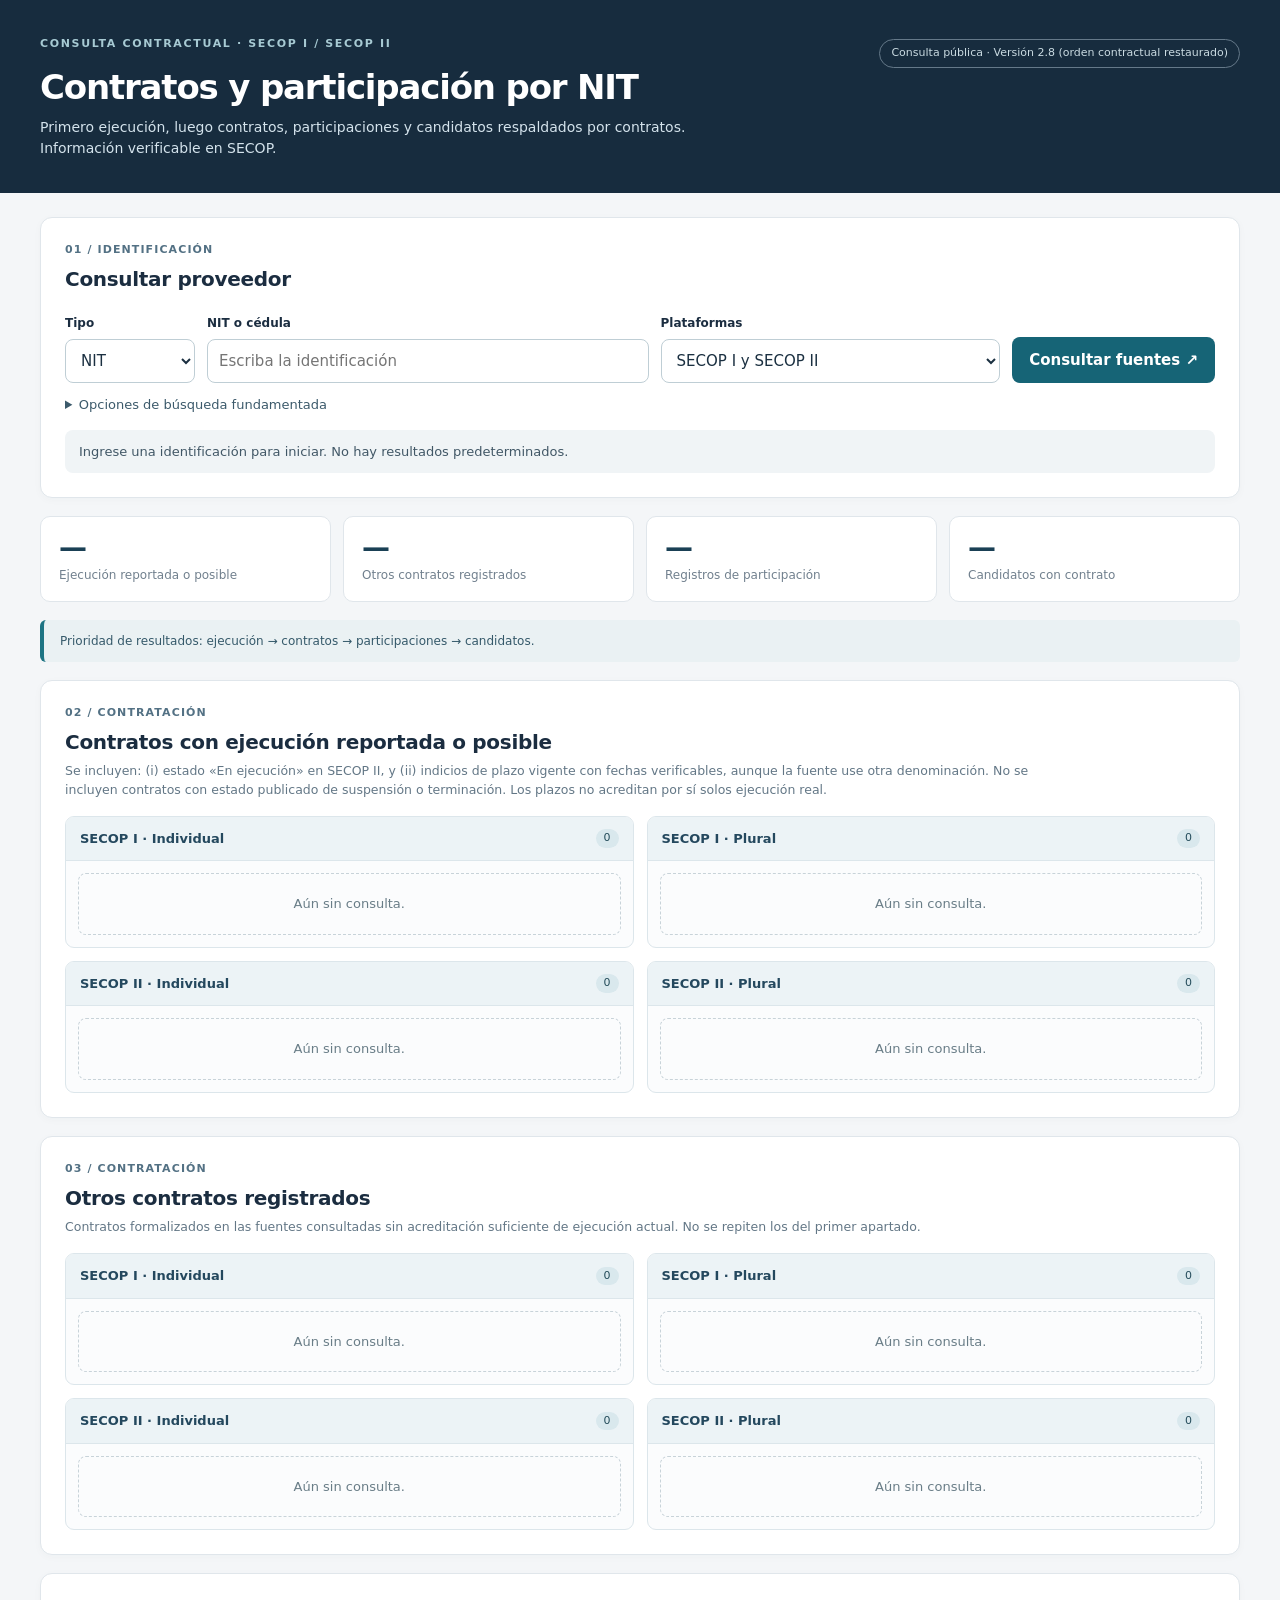
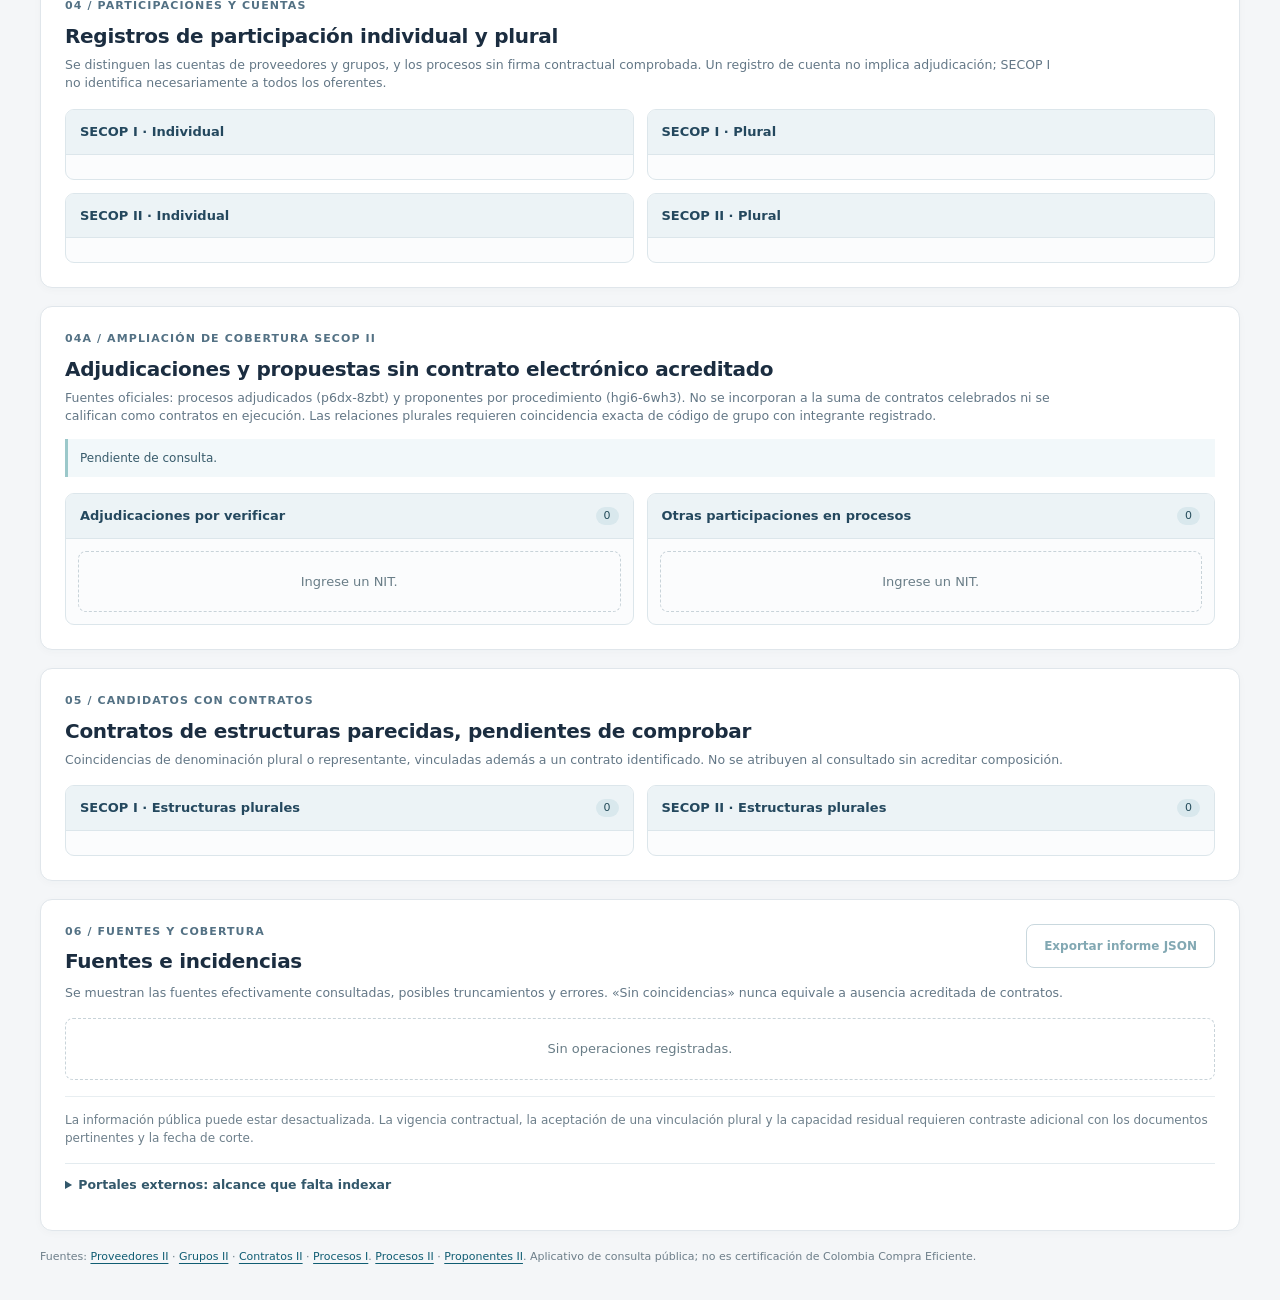
==== commit b0ae7314: "SECOP 2.8: restaurar jerarquia contractual, fechas y evidencias; señalar cobertura parcial" ====
--- a/index.html
+++ b/index.html
@@ -16,4 +16,4 @@
 <section class="panel audit" id="trace"><div class="heading-row"><div><div class="section-label">06 / Control de cobertura</div><h2>Fuentes e incidencias</h2></div><button id="download" class="outline" type="button" disabled>Exportar informe JSON</button></div><p class="hint">Se muestran las fuentes efectivamente consultadas, posibles truncamientos y errores. «Sin coincidencias» nunca equivale a ausencia acreditada de contratos.</p><div id="auditResults" class="results"><div class="empty">Sin operaciones registradas.</div></div><p class="footnote">La información pública puede estar desactualizada. La vigencia contractual, la aceptación de una vinculación plural y la capacidad residual requieren contraste adicional con los documentos pertinentes y la fecha de corte.</p></section>
 </main>
 <footer class="wrap">Fuentes: <a href="https://www.datos.gov.co/resource/qmzu-gj57.json" target="_blank" rel="noopener noreferrer">Proveedores II</a> · <a href="https://www.datos.gov.co/resource/ceth-n4bn.json" target="_blank" rel="noopener noreferrer">Grupos II</a> · <a href="https://www.datos.gov.co/resource/jbjy-vk9h.json" target="_blank" rel="noopener noreferrer">Contratos II</a> · <a href="https://www.datos.gov.co/resource/f789-7hwg.json" target="_blank" rel="noopener noreferrer">Procesos I</a>. <a href="https://www.datos.gov.co/d/p6dx-8zbt" target="_blank" rel="noopener">Procesos II</a> · <a href="https://www.datos.gov.co/d/hgi6-6wh3" target="_blank" rel="noopener">Proponentes II</a>. Aplicativo de consulta pública; no es certificación de Colombia Compra Eficiente.</footer>
-<script src="app.js?v=2.7.0"></script></body></html>
+<script src="app.js?v=2.8.0"></script></body></html>
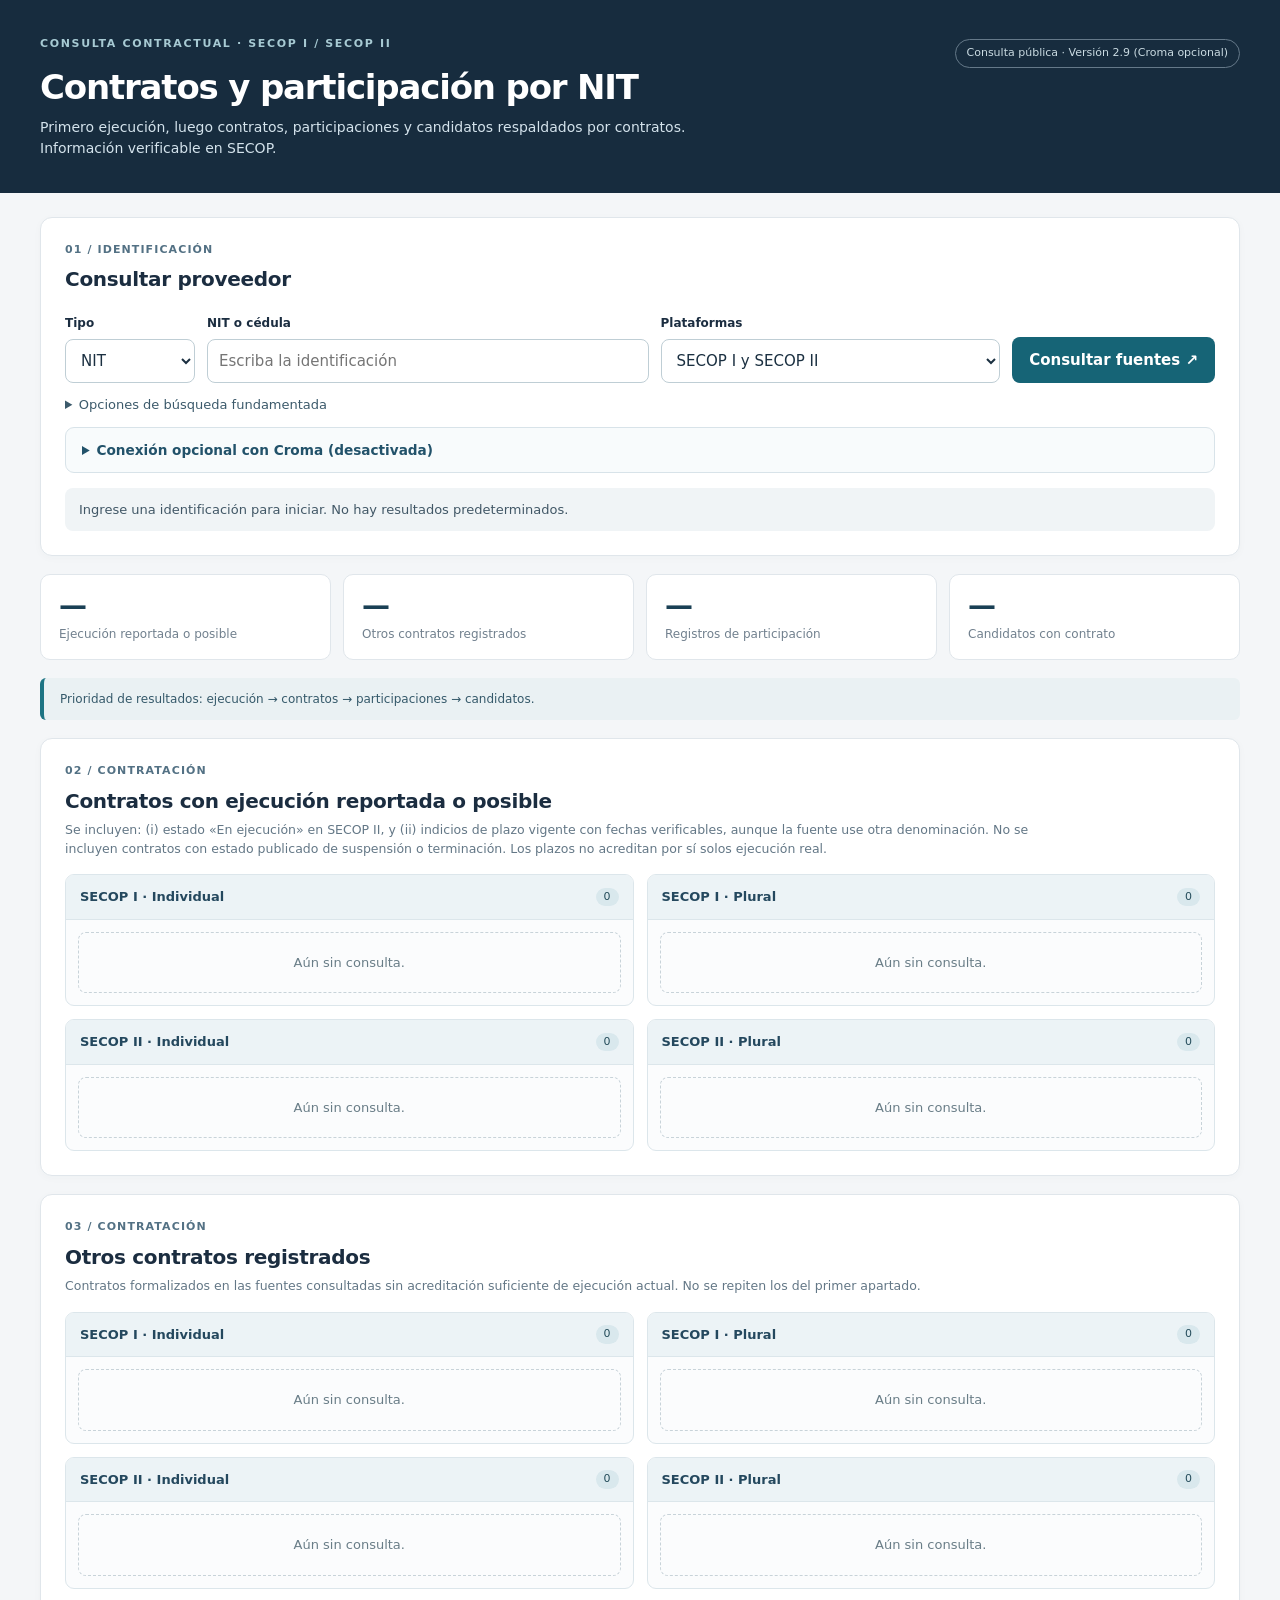
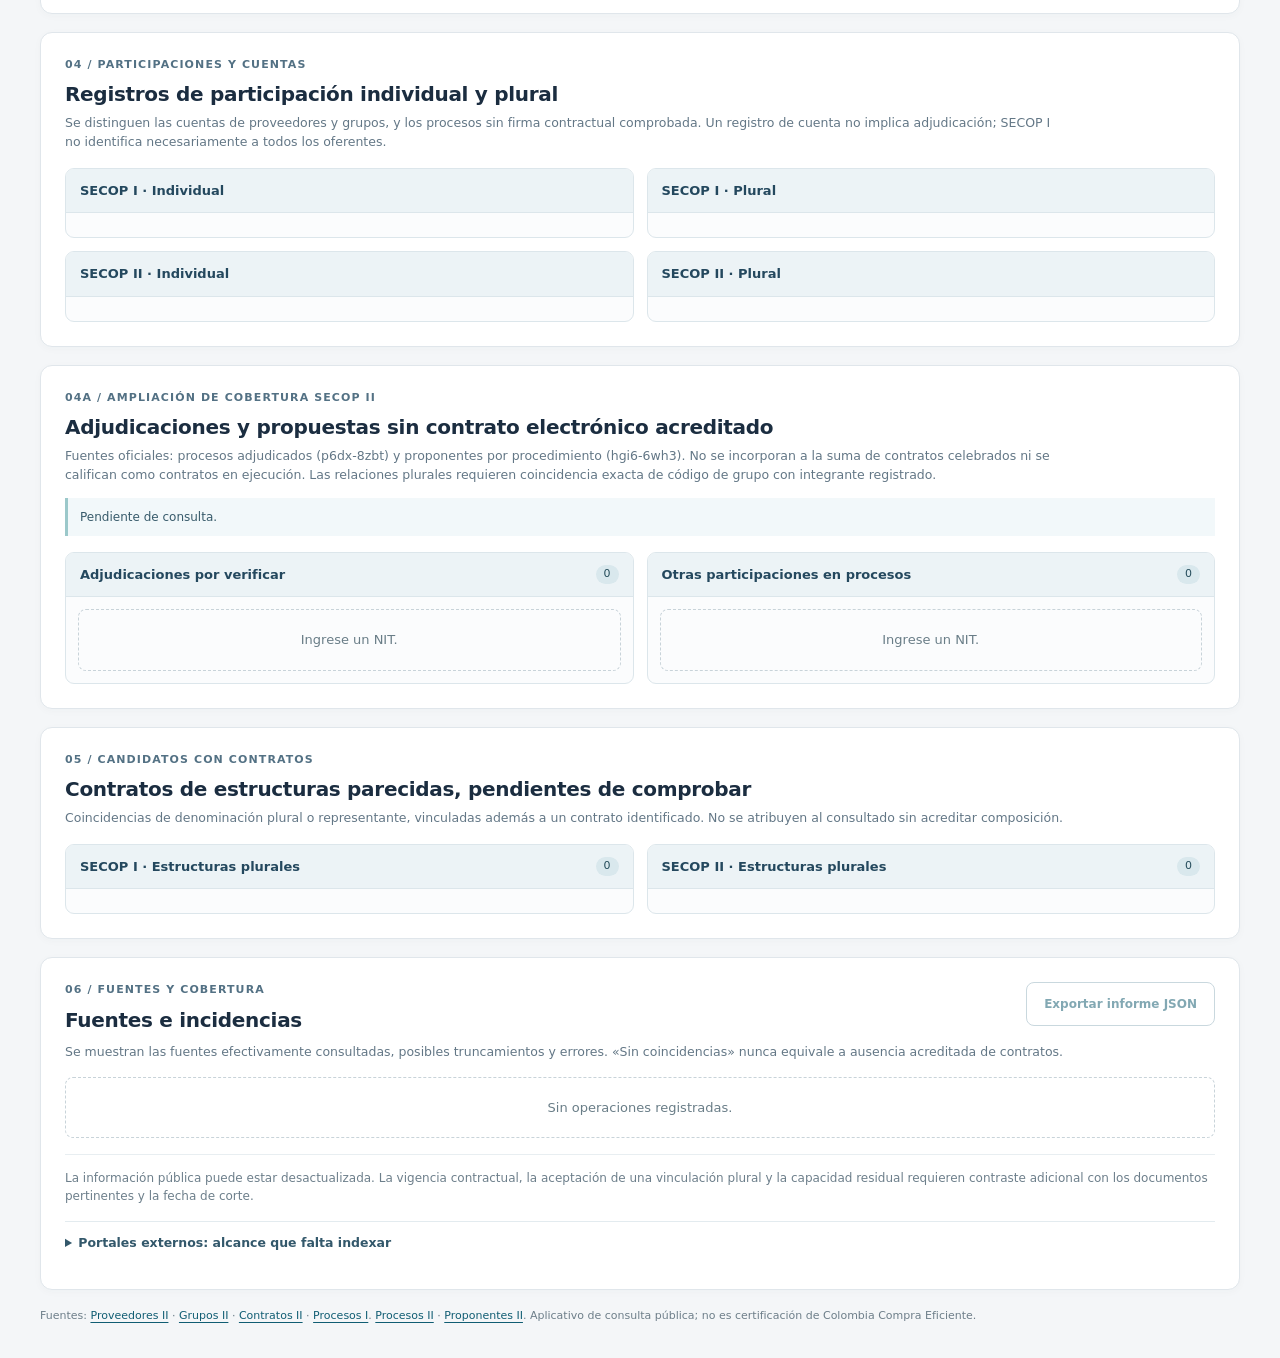
==== commit 064a09b0: "SECOP 2.9: restaurar Croma como contraste opcional sin alterar contratos, fechas ni orden" ====
--- a/index.html
+++ b/index.html
@@ -1,6 +1,6 @@
 <!doctype html>
-<html lang="es"><head><meta charset="utf-8"><meta name="viewport" content="width=device-width,initial-scale=1"><meta name="referrer" content="no-referrer"><title>SECOP · Consulta contractual por identificación · v2.7</title><link rel="stylesheet" href="styles.css?v=2.7.0"></head><body>
-<header class="mast"><div class="wrap mast-inner"><div class="kicker">CONSULTA CONTRACTUAL · SECOP I / SECOP II</div><h1>Verificación por proveedor</h1><p>Contratación individual, participación en proponentes plurales y coincidencias relevantes con evidencia de origen.</p><div class="mast-tag">Consulta pública · Versión web 2.7</div></div></header>
+<html lang="es"><head><meta charset="utf-8"><meta name="viewport" content="width=device-width,initial-scale=1"><meta name="referrer" content="no-referrer"><title>SECOP · Consulta contractual por identificación · v2.9</title><link rel="stylesheet" href="styles.css?v=2.9.0"></head><body>
+<header class="mast"><div class="wrap mast-inner"><div class="kicker">CONSULTA CONTRACTUAL · SECOP I / SECOP II</div><h1>Verificación por proveedor</h1><p>Contratación individual, participación en proponentes plurales y coincidencias relevantes con evidencia de origen.</p><div class="mast-tag">Consulta pública · Versión web 2.9</div></div></header>
 <main class="wrap">
 <section class="panel query" id="consulta"><div class="section-label">01 / Identificación</div><h2>Consultar proveedor</h2><form id="searchForm"><div class="form-grid"><div><label for="kind">Tipo</label><select id="kind"><option>NIT</option><option>CC</option></select></div><div><label for="identifier">NIT o cédula</label><input id="identifier" type="text" inputmode="numeric" autocomplete="off" placeholder="Escriba la identificación" required></div><div><label for="platform">Plataformas</label><select id="platform"><option value="both">SECOP I y SECOP II</option><option value="ii">Solo SECOP II</option><option value="i">Solo SECOP I</option></select></div><div class="submit"><button type="submit" id="searchButton">Consultar fuentes <span aria-hidden="true">↗</span></button></div></div></form>
 <div class="more"><details><summary>Opciones de búsqueda fundamentada</summary><div class="options"><label class="check"><input type="checkbox" id="historical" checked> Incluir registros históricos SECOP I</label><label class="check"><input type="checkbox" id="similar" checked> Revisar nombres similares de grupos y representantes</label><div class="rep"><label for="representativeId">C.C. de un representante (opcional)</label><input id="representativeId" placeholder="Solo para localizar grupos donde figura como representante" inputmode="numeric"><p class="micro">Una coincidencia de representante no acredita pertenencia del proveedor al consorcio.</p></div>
@@ -16,4 +16,4 @@
 <section class="panel audit" id="trace"><div class="heading-row"><div><div class="section-label">06 / Control de cobertura</div><h2>Fuentes e incidencias</h2></div><button id="download" class="outline" type="button" disabled>Exportar informe JSON</button></div><p class="hint">Se muestran las fuentes efectivamente consultadas, posibles truncamientos y errores. «Sin coincidencias» nunca equivale a ausencia acreditada de contratos.</p><div id="auditResults" class="results"><div class="empty">Sin operaciones registradas.</div></div><p class="footnote">La información pública puede estar desactualizada. La vigencia contractual, la aceptación de una vinculación plural y la capacidad residual requieren contraste adicional con los documentos pertinentes y la fecha de corte.</p></section>
 </main>
 <footer class="wrap">Fuentes: <a href="https://www.datos.gov.co/resource/qmzu-gj57.json" target="_blank" rel="noopener noreferrer">Proveedores II</a> · <a href="https://www.datos.gov.co/resource/ceth-n4bn.json" target="_blank" rel="noopener noreferrer">Grupos II</a> · <a href="https://www.datos.gov.co/resource/jbjy-vk9h.json" target="_blank" rel="noopener noreferrer">Contratos II</a> · <a href="https://www.datos.gov.co/resource/f789-7hwg.json" target="_blank" rel="noopener noreferrer">Procesos I</a>. <a href="https://www.datos.gov.co/d/p6dx-8zbt" target="_blank" rel="noopener">Procesos II</a> · <a href="https://www.datos.gov.co/d/hgi6-6wh3" target="_blank" rel="noopener">Proponentes II</a>. Aplicativo de consulta pública; no es certificación de Colombia Compra Eficiente.</footer>
-<script src="app.js?v=2.8.0"></script></body></html>
+<script src="app.js?v=2.9.0"></script></body></html>
--- a/styles.css
+++ b/styles.css
@@ -47,3 +47,19 @@
 .index27-indicators{border-top:1px solid #e3e9ed;padding-top:9px;font-size:.87rem}
 .index27-indicators summary{cursor:pointer}
 .index27-hint{padding:6px 0}
+
+/* Voluntary Croma contrast; visually secondary, hidden when not enabled. */
+.croma-settings{margin:12px 0 0;padding:12px 16px;border:1px solid #d8e3e9;border-radius:9px;background:#f8fbfc}
+.croma-settings>summary{font-weight:600;font-size:.91rem;cursor:pointer;color:#22526a}
+.croma-settings .micro{font-size:.78rem;color:#667b8a;line-height:1.5;margin:8px 0}
+.croma-settings .check{display:flex;gap:9px;align-items:center;font-size:.91rem;margin-top:9px}
+.croma-settings .check input{width:16px;height:16px;flex:none}
+.croma-settings #cromaAuthArea{margin-top:12px;border-top:1px solid #dce6eb;padding-top:12px}
+.croma-settings #cromaAuthArea label{display:block;font-size:.84rem;margin-bottom:7px}
+.croma-settings #cromaAccess{width:min(100%,465px);min-height:38px;padding:8px 10px;border:1px solid #b7cad3;border-radius:6px}
+.croma-settings #cromaRun{display:block;margin-top:12px;padding:10px 14px}
+.croma-panel{border-left:3px solid #b6ccd5}
+.croma-panel[hidden],#cromaAuthArea[hidden]{display:none!important}
+.croma-panel .detail-row{font-size:.82rem;color:#42586a;margin-top:7px;overflow-wrap:anywhere}
+.croma-panel .record .croma-source{display:inline-block;margin-top:11px;font-weight:600}
+.croma-panel .bucket{min-width:0}
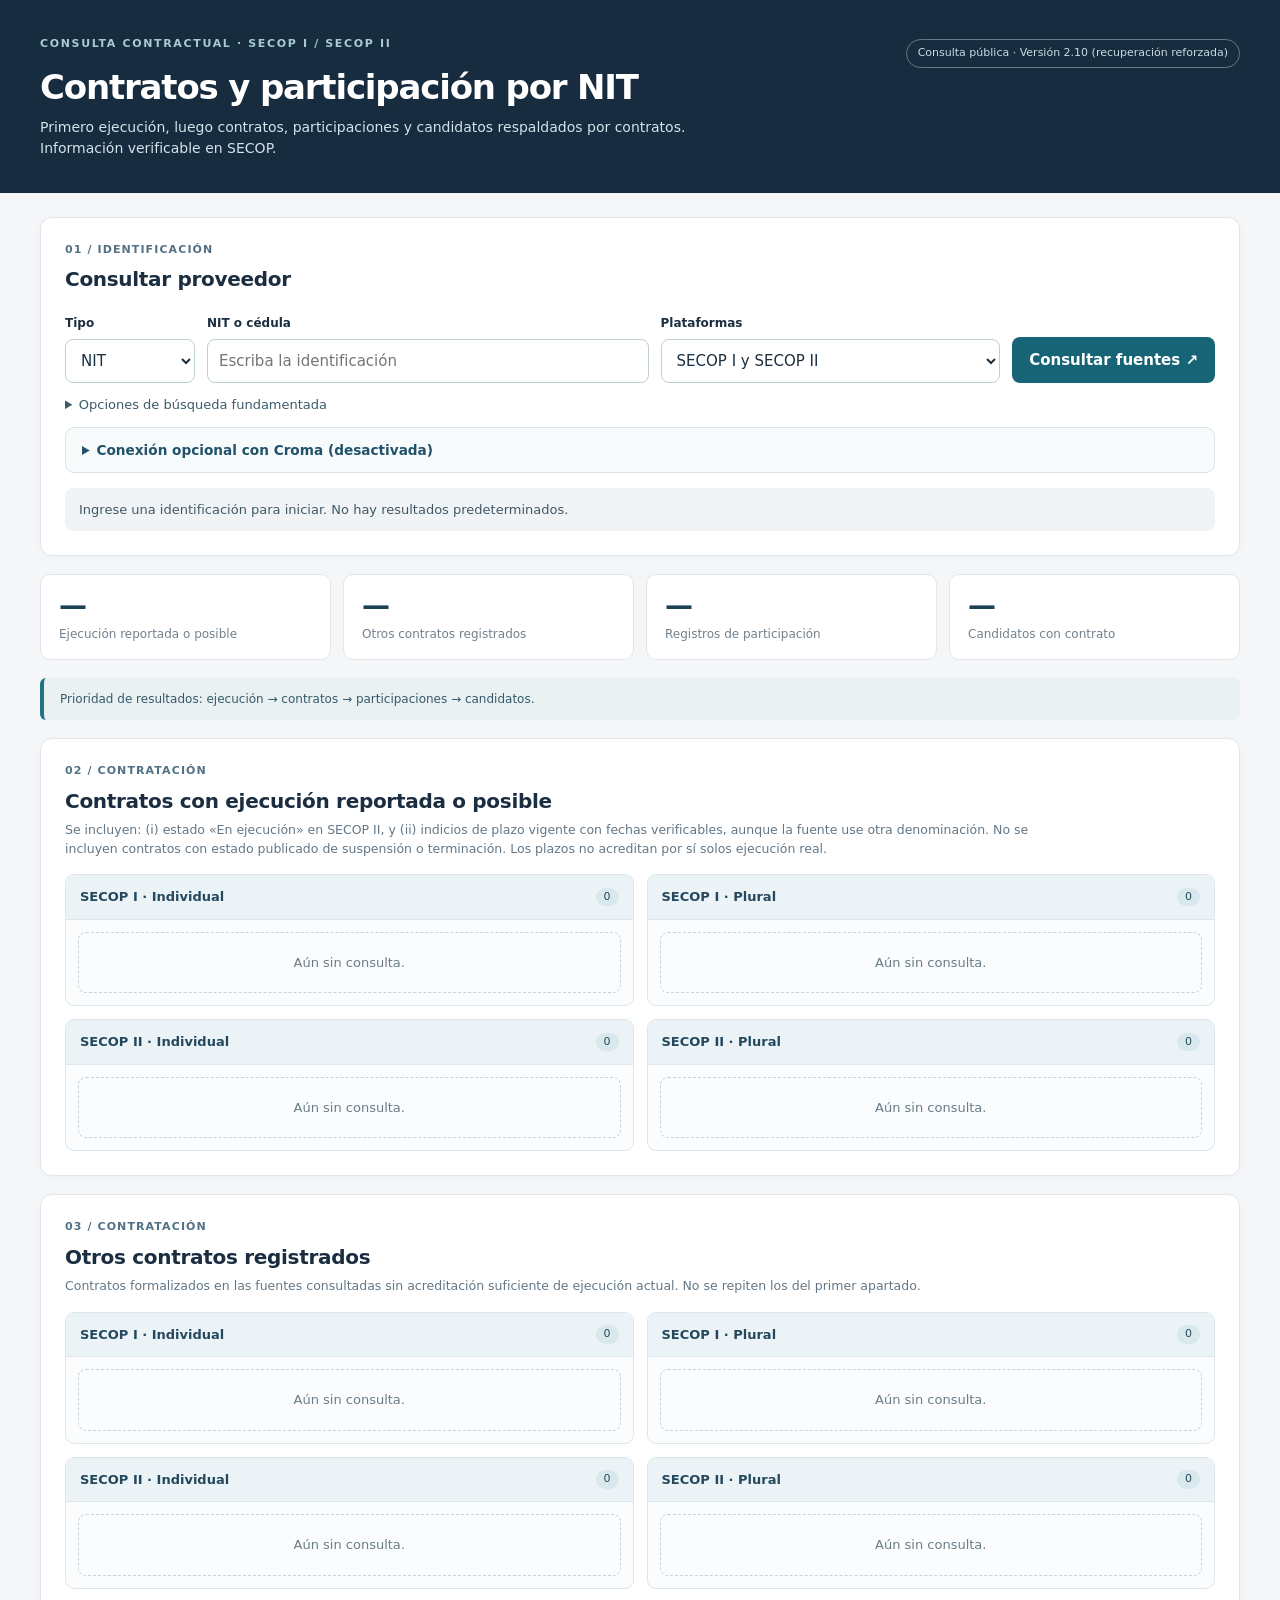
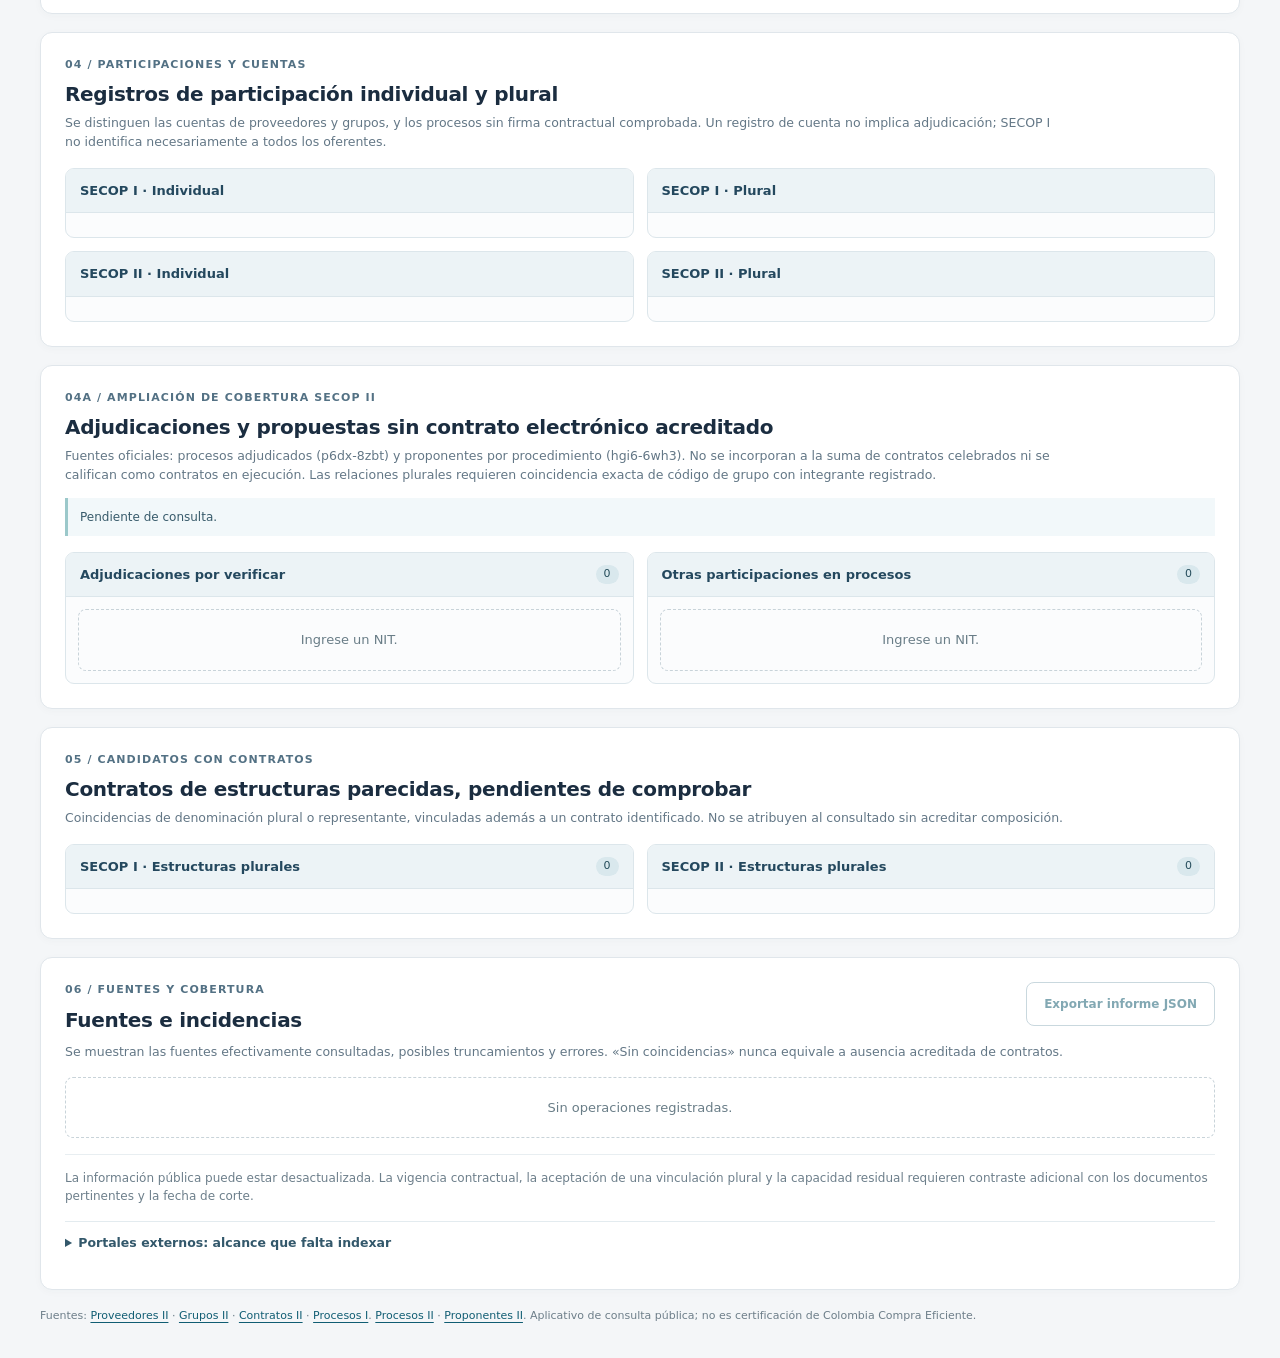
==== commit 364acf76: "SECOP v2.10: recuperar contratos plurales Huila y Bucaramanga con lotes adaptativos, reintentos y pr" ====
--- a/index.html
+++ b/index.html
@@ -1,5 +1,5 @@
 <!doctype html>
-<html lang="es"><head><meta charset="utf-8"><meta name="viewport" content="width=device-width,initial-scale=1"><meta name="referrer" content="no-referrer"><title>SECOP · Consulta contractual por identificación · v2.9</title><link rel="stylesheet" href="styles.css?v=2.9.0"></head><body>
+<html lang="es"><head><meta charset="utf-8"><meta name="viewport" content="width=device-width,initial-scale=1"><meta name="referrer" content="no-referrer"><title>SECOP · Consulta contractual por identificación · v2.9</title><link rel="stylesheet" href="styles.css?v=2.10.0"></head><body>
 <header class="mast"><div class="wrap mast-inner"><div class="kicker">CONSULTA CONTRACTUAL · SECOP I / SECOP II</div><h1>Verificación por proveedor</h1><p>Contratación individual, participación en proponentes plurales y coincidencias relevantes con evidencia de origen.</p><div class="mast-tag">Consulta pública · Versión web 2.9</div></div></header>
 <main class="wrap">
 <section class="panel query" id="consulta"><div class="section-label">01 / Identificación</div><h2>Consultar proveedor</h2><form id="searchForm"><div class="form-grid"><div><label for="kind">Tipo</label><select id="kind"><option>NIT</option><option>CC</option></select></div><div><label for="identifier">NIT o cédula</label><input id="identifier" type="text" inputmode="numeric" autocomplete="off" placeholder="Escriba la identificación" required></div><div><label for="platform">Plataformas</label><select id="platform"><option value="both">SECOP I y SECOP II</option><option value="ii">Solo SECOP II</option><option value="i">Solo SECOP I</option></select></div><div class="submit"><button type="submit" id="searchButton">Consultar fuentes <span aria-hidden="true">↗</span></button></div></div></form>
@@ -16,4 +16,4 @@
 <section class="panel audit" id="trace"><div class="heading-row"><div><div class="section-label">06 / Control de cobertura</div><h2>Fuentes e incidencias</h2></div><button id="download" class="outline" type="button" disabled>Exportar informe JSON</button></div><p class="hint">Se muestran las fuentes efectivamente consultadas, posibles truncamientos y errores. «Sin coincidencias» nunca equivale a ausencia acreditada de contratos.</p><div id="auditResults" class="results"><div class="empty">Sin operaciones registradas.</div></div><p class="footnote">La información pública puede estar desactualizada. La vigencia contractual, la aceptación de una vinculación plural y la capacidad residual requieren contraste adicional con los documentos pertinentes y la fecha de corte.</p></section>
 </main>
 <footer class="wrap">Fuentes: <a href="https://www.datos.gov.co/resource/qmzu-gj57.json" target="_blank" rel="noopener noreferrer">Proveedores II</a> · <a href="https://www.datos.gov.co/resource/ceth-n4bn.json" target="_blank" rel="noopener noreferrer">Grupos II</a> · <a href="https://www.datos.gov.co/resource/jbjy-vk9h.json" target="_blank" rel="noopener noreferrer">Contratos II</a> · <a href="https://www.datos.gov.co/resource/f789-7hwg.json" target="_blank" rel="noopener noreferrer">Procesos I</a>. <a href="https://www.datos.gov.co/d/p6dx-8zbt" target="_blank" rel="noopener">Procesos II</a> · <a href="https://www.datos.gov.co/d/hgi6-6wh3" target="_blank" rel="noopener">Proponentes II</a>. Aplicativo de consulta pública; no es certificación de Colombia Compra Eficiente.</footer>
-<script src="app.js?v=2.9.0"></script></body></html>
+<script src="app.js?v=2.10.0"></script></body></html>
